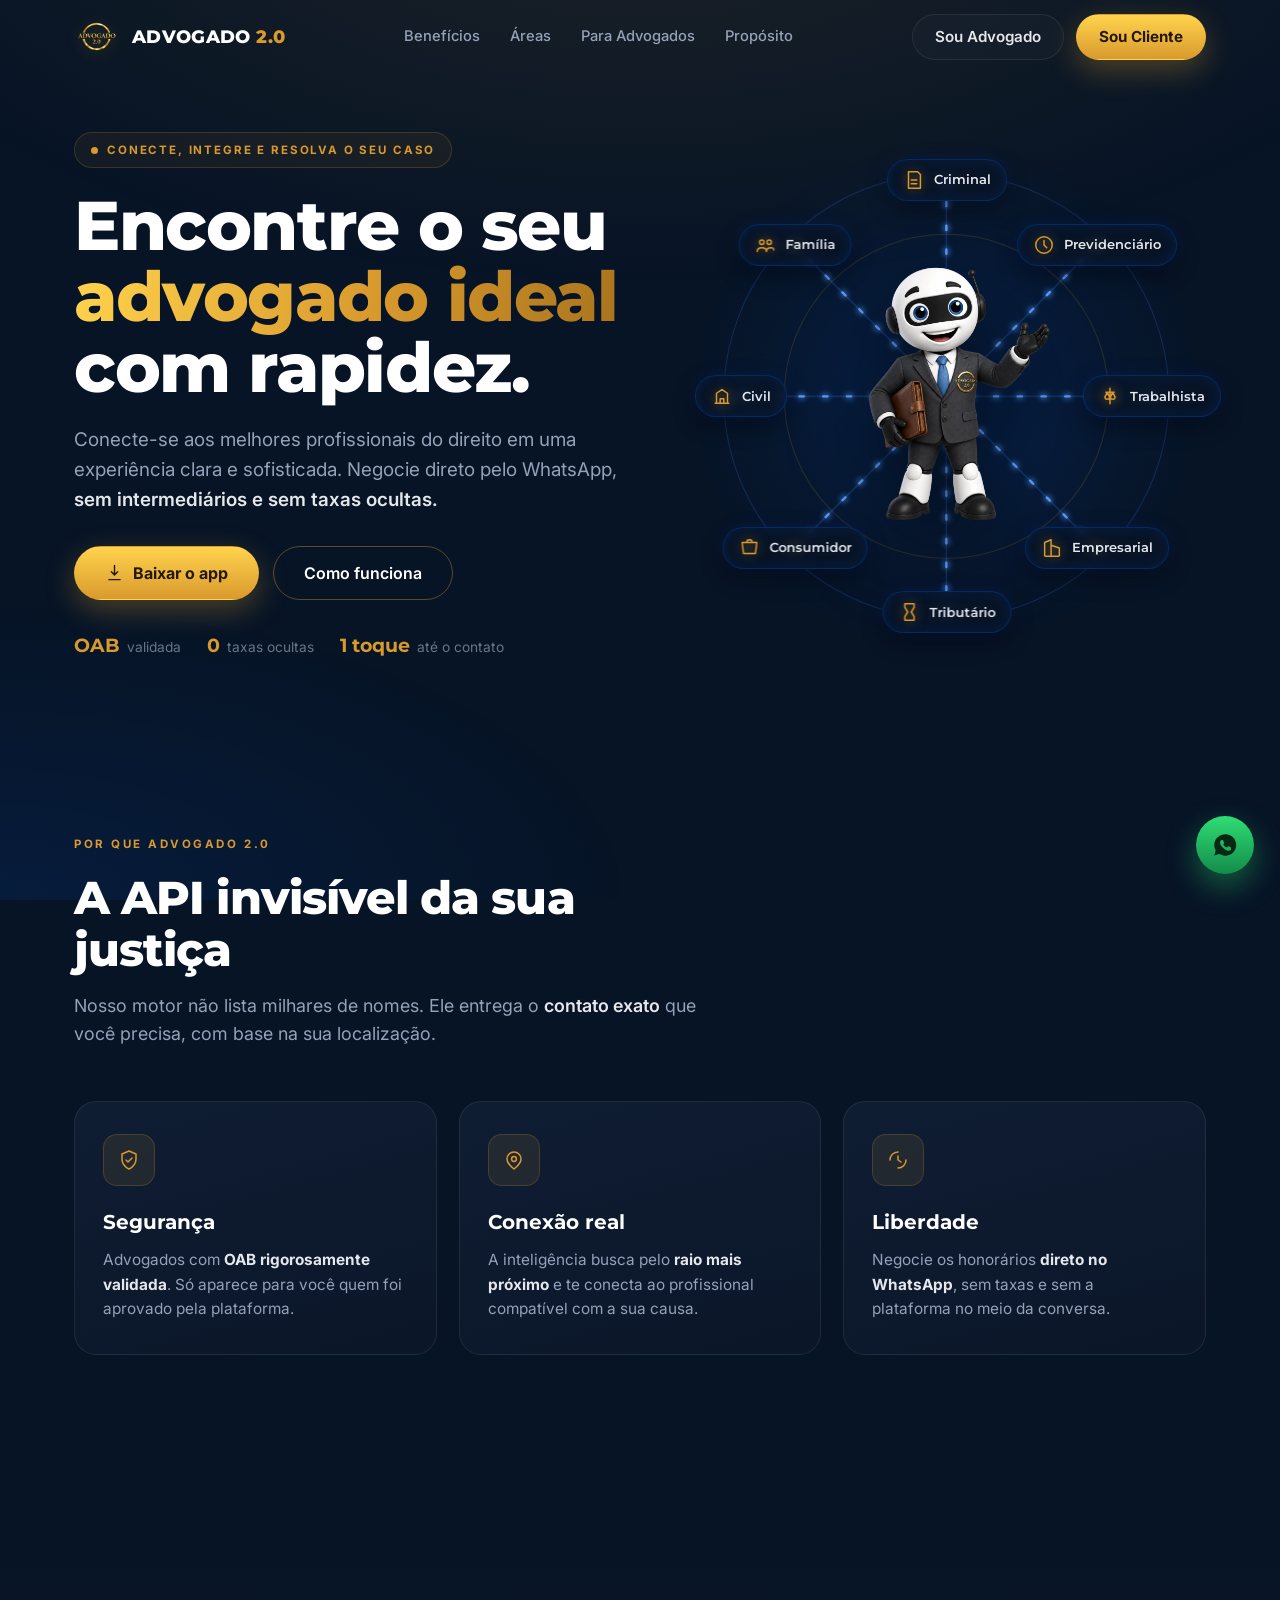
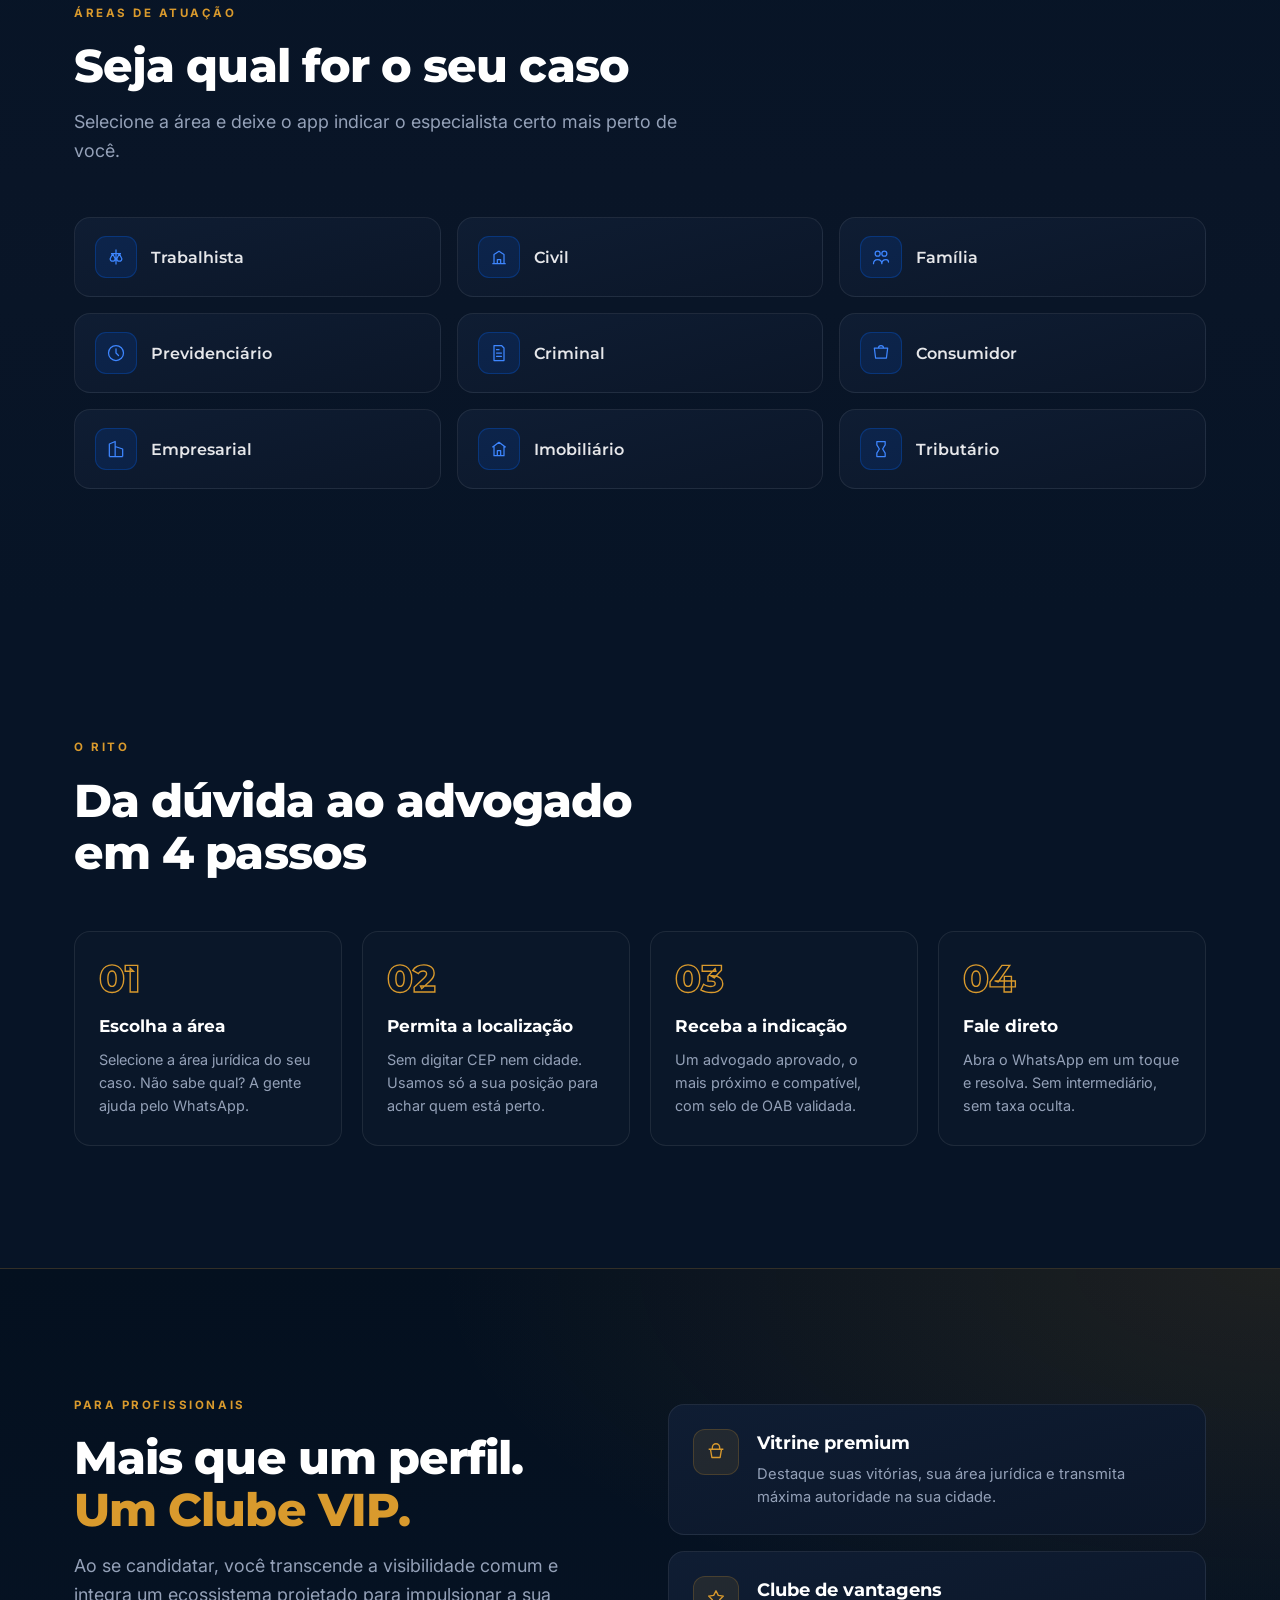
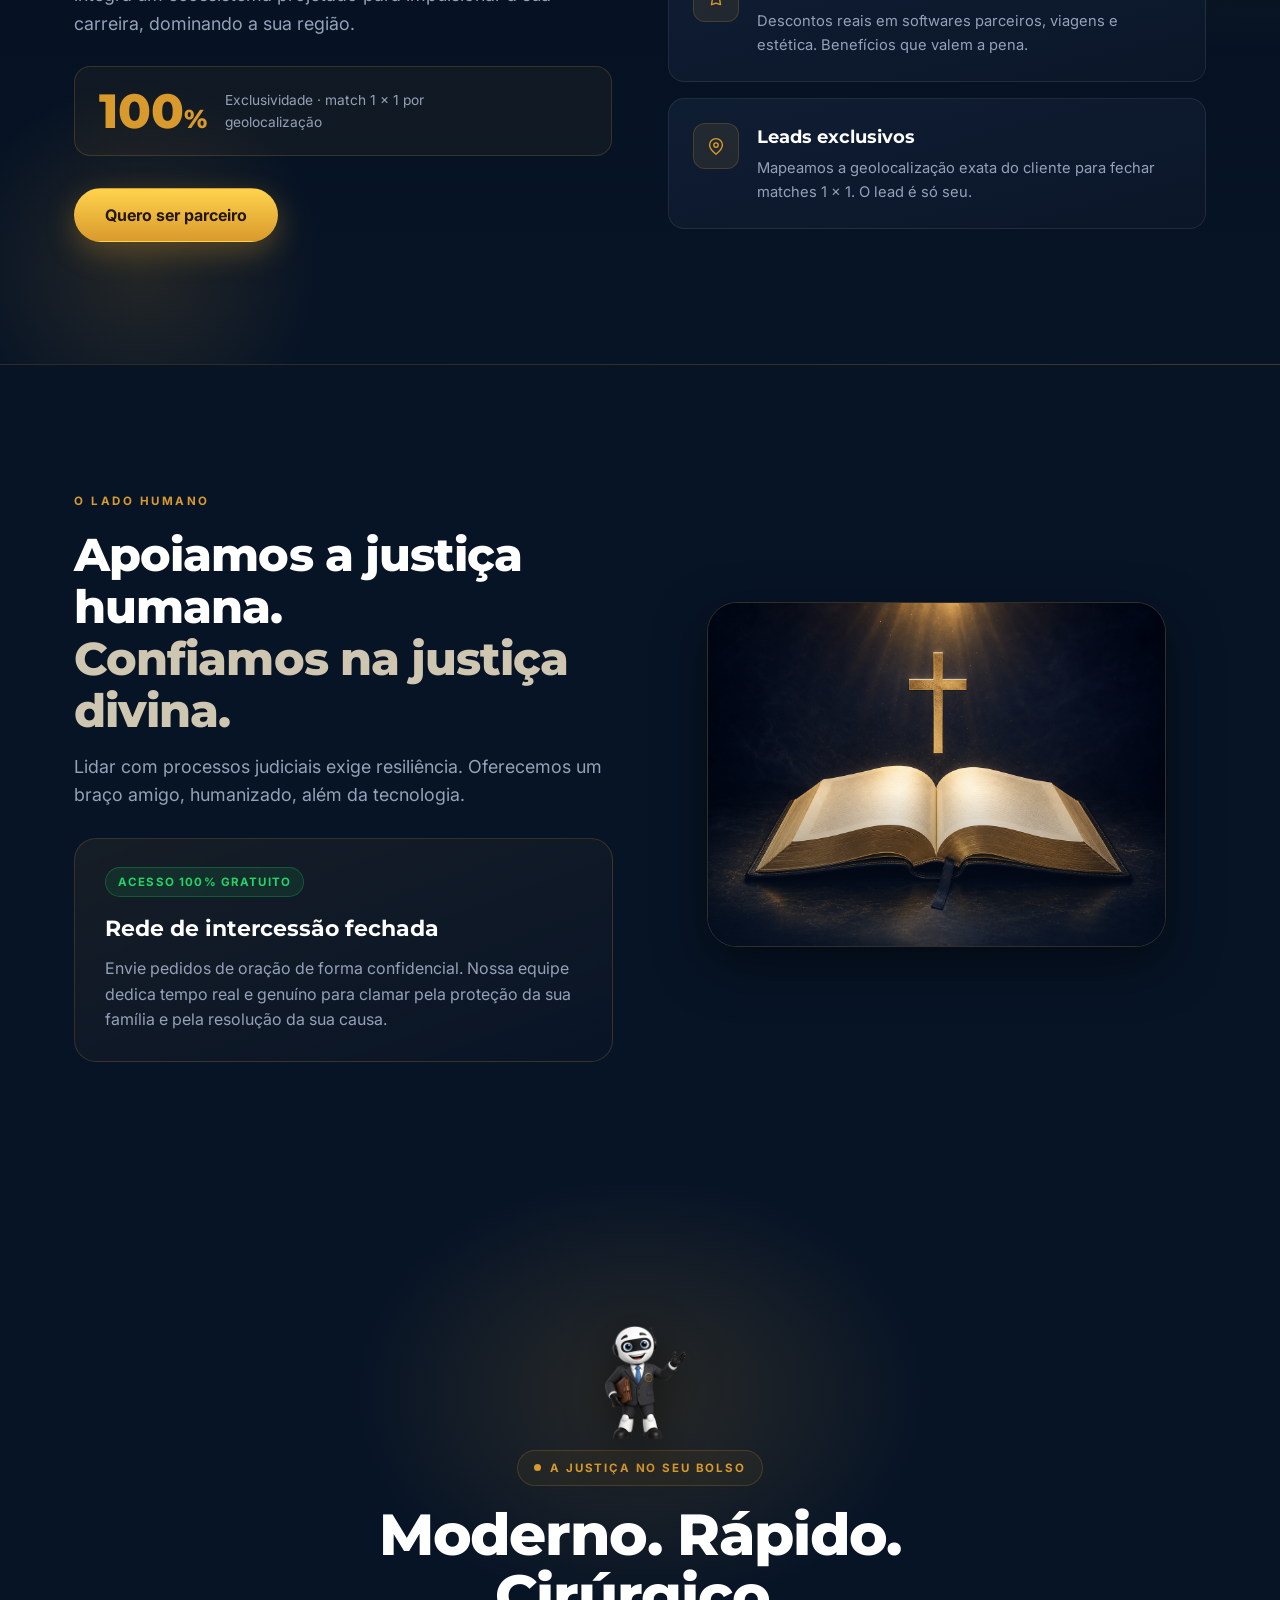
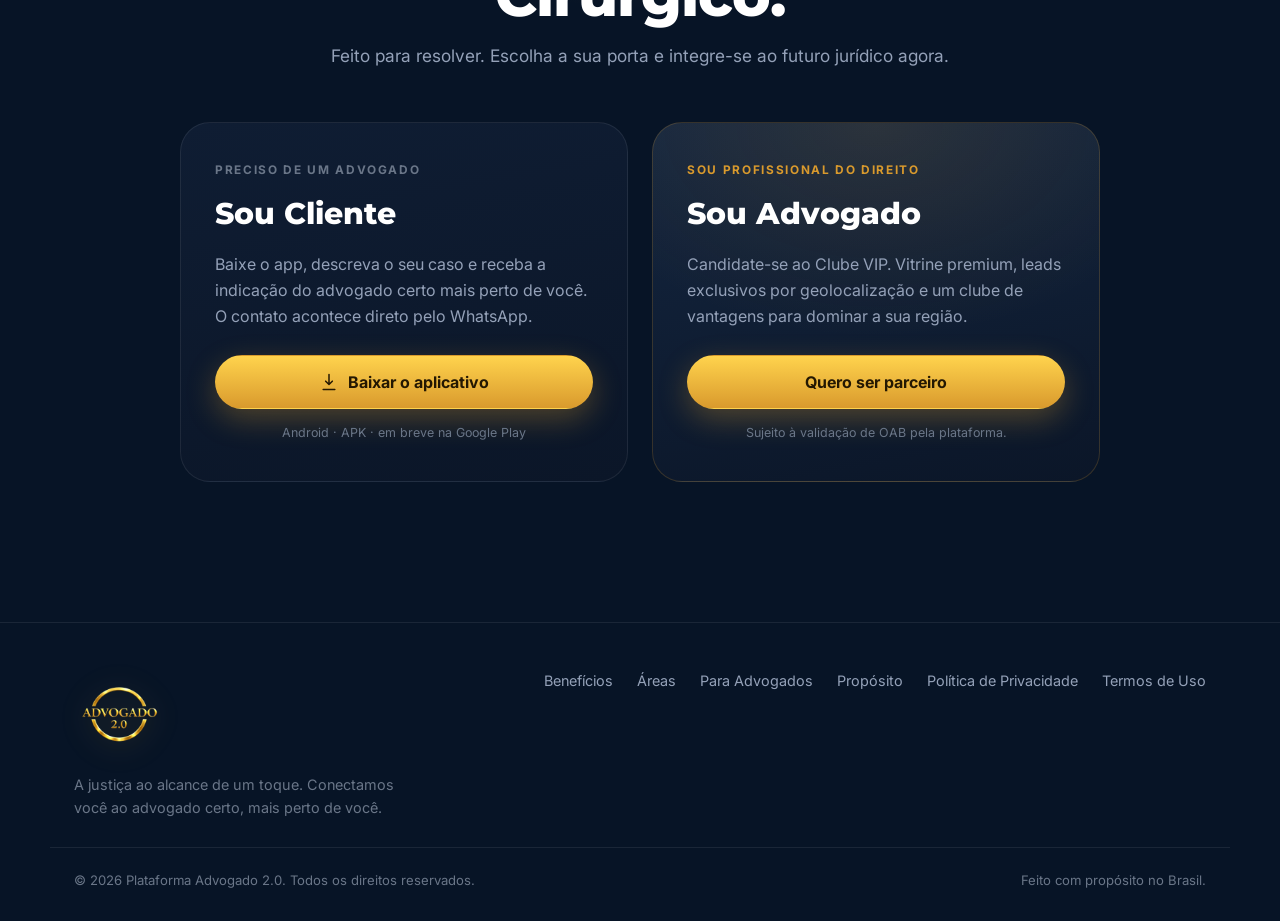
==== index.html @ 3b7a01a5 "feat: landing page do Advogado 2.0 Landing estática (HTML/CSS/JS) com identidade Lex Elite (navy + d" ====
<!DOCTYPE html>
<html lang="pt-BR">
<head>
  <meta charset="UTF-8" />
  <meta name="viewport" content="width=device-width, initial-scale=1.0" />
  <title>Advogado 2.0 — A justiça ao alcance de um toque</title>
  <meta name="description" content="Encontre o advogado ideal para o seu caso pela sua localização. OAB validada, contato direto pelo WhatsApp, sem intermediários e sem taxas ocultas. Advogados: entre para o Clube VIP." />
  <meta name="theme-color" content="#071426" />

  <link rel="icon" type="image/png" href="assets/logo-gold.png" />

  <!-- Open Graph -->
  <meta property="og:type" content="website" />
  <meta property="og:title" content="Advogado 2.0 — A justiça ao alcance de um toque" />
  <meta property="og:description" content="O advogado certo, mais perto de você. Contato direto pelo WhatsApp, sem taxas ocultas." />
  <meta property="og:image" content="assets/mascot-lawyer.png" />
  <meta property="og:locale" content="pt_BR" />

  <link rel="preconnect" href="https://fonts.googleapis.com" />
  <link rel="preconnect" href="https://fonts.gstatic.com" crossorigin />
  <link href="https://fonts.googleapis.com/css2?family=Montserrat:wght@500;600;700;800&family=Inter:wght@400;500;600;700&display=swap" rel="stylesheet" />

  <link rel="stylesheet" href="styles.css" />
</head>
<body>
  <a class="skip-link" href="#hero">Pular para o conteúdo</a>
  <div class="scroll-progress" id="scrollProgress" aria-hidden="true"></div>

  <!-- ============ NAV ============ -->
  <header class="nav" id="nav">
    <div class="wrap nav__inner">
      <a class="brand" href="#hero" aria-label="Advogado 2.0 — início">
        <img class="brand__logo" src="assets/logo-gold.png" alt="" width="46" height="46" />
        <span class="brand__text">ADVOGADO <em>2.0</em></span>
      </a>

      <nav class="nav__links" aria-label="Navegação principal">
        <a href="#beneficios">Benefícios</a>
        <a href="#areas">Áreas</a>
        <a href="#advogados">Para Advogados</a>
        <a href="#proposito">Propósito</a>
      </nav>

      <div class="nav__cta">
        <a class="btn btn--ghost" href="#advogados">Sou Advogado</a>
        <a class="btn btn--gold" href="#cliente">Sou Cliente</a>
      </div>

      <button class="nav__burger" id="navBurger" aria-label="Abrir menu" aria-expanded="false">
        <span></span><span></span><span></span>
      </button>
    </div>

    <div class="nav__mobile" id="navMobile" hidden>
      <a href="#beneficios">Benefícios</a>
      <a href="#areas">Áreas</a>
      <a href="#advogados">Para Advogados</a>
      <a href="#proposito">Propósito</a>
      <a class="btn btn--gold btn--block" href="#cliente">Sou Cliente</a>
      <a class="btn btn--ghost btn--block" href="#advogados">Sou Advogado</a>
    </div>
  </header>

  <main>
    <!-- ============ HERO ============ -->
    <section class="hero" id="hero">
      <div class="wrap hero__grid">
        <div class="hero__copy reveal">
          <span class="eyebrow"><span class="eyebrow__dot"></span>Conecte, integre e resolva o seu caso</span>
          <h1 class="hero__title">
            Encontre o seu<br />
            <span class="grad">advogado ideal</span><br />
            com rapidez.
          </h1>
          <p class="hero__lead">
            Conecte-se aos melhores profissionais do direito em uma experiência
            clara e sofisticada. Negocie direto pelo WhatsApp,
            <strong>sem intermediários e sem taxas ocultas.</strong>
          </p>
          <div class="hero__actions">
            <a class="btn btn--gold btn--lg" href="#" data-action="download">
              <svg viewBox="0 0 24 24" width="19" height="19" fill="none" aria-hidden="true"><path d="M12 3v12m0 0l-4-4m4 4l4-4M5 21h14" stroke="currentColor" stroke-width="1.8" stroke-linecap="round" stroke-linejoin="round"/></svg>
              Baixar o app
            </a>
            <a class="btn btn--line btn--lg" href="#como-funciona">Como funciona</a>
          </div>
          <ul class="hero__proof">
            <li><strong>OAB</strong> validada</li>
            <li><strong>0</strong> taxas ocultas</li>
            <li><strong>1&nbsp;toque</strong> até o contato</li>
          </ul>
        </div>

        <!-- Palco: mascote com as áreas do direito ao redor (projeção holográfica) -->
        <div class="hero__stage reveal">
          <svg class="hero__holo" viewBox="0 0 480 480" preserveAspectRatio="none" aria-hidden="true">
            <defs>
              <radialGradient id="holoBg" cx="50%" cy="50%" r="52%">
                <stop offset="0%" stop-color="rgba(2,102,255,0.20)" />
                <stop offset="70%" stop-color="rgba(2,102,255,0.04)" />
                <stop offset="100%" stop-color="rgba(2,102,255,0)" />
              </radialGradient>
              <filter id="neon" x="-60%" y="-60%" width="220%" height="220%">
                <feGaussianBlur stdDeviation="3" result="b" />
                <feMerge>
                  <feMergeNode in="b" /><feMergeNode in="b" /><feMergeNode in="SourceGraphic" />
                </feMerge>
              </filter>
            </defs>
            <circle cx="240" cy="240" r="232" fill="url(#holoBg)" />
            <circle cx="240" cy="240" r="206" stroke="rgba(62,134,255,0.20)" stroke-width="1" fill="none" />
            <circle cx="240" cy="240" r="150" stroke="rgba(217,154,45,0.16)" stroke-width="1" fill="none" />

            <!-- base sutil dos traços -->
            <g stroke="rgba(62,134,255,0.22)" stroke-width="1.5">
              <line x1="240" y1="240" x2="240" y2="40" />
              <line x1="240" y1="240" x2="379" y2="100" />
              <line x1="240" y1="240" x2="430" y2="240" />
              <line x1="240" y1="240" x2="379" y2="380" />
              <line x1="240" y1="240" x2="240" y2="440" />
              <line x1="240" y1="240" x2="100" y2="380" />
              <line x1="240" y1="240" x2="50"  y2="240" />
              <line x1="240" y1="240" x2="100" y2="100" />
            </g>

            <!-- traços neon com corrente animada -->
            <g class="holo-flow" filter="url(#neon)" stroke="#5b9bff" stroke-width="2.2" stroke-linecap="round">
              <line x1="240" y1="240" x2="240" y2="40" />
              <line x1="240" y1="240" x2="379" y2="100" />
              <line x1="240" y1="240" x2="430" y2="240" />
              <line x1="240" y1="240" x2="379" y2="380" />
              <line x1="240" y1="240" x2="240" y2="440" />
              <line x1="240" y1="240" x2="100" y2="380" />
              <line x1="240" y1="240" x2="50"  y2="240" />
              <line x1="240" y1="240" x2="100" y2="100" />
            </g>

            <!-- pontos neon em cada extremidade -->
            <g filter="url(#neon)">
              <circle cx="240" cy="40"  r="3.5" fill="#5b9bff" />
              <circle cx="379" cy="100" r="3.5" fill="#ffd34d" />
              <circle cx="430" cy="240" r="3.5" fill="#5b9bff" />
              <circle cx="379" cy="380" r="3.5" fill="#ffd34d" />
              <circle cx="240" cy="440" r="3.5" fill="#5b9bff" />
              <circle cx="100" cy="380" r="3.5" fill="#ffd34d" />
              <circle cx="50"  cy="240" r="3.5" fill="#5b9bff" />
              <circle cx="100" cy="100" r="3.5" fill="#ffd34d" />
            </g>

            <!-- hub central -->
            <circle cx="240" cy="240" r="7" fill="#ffd34d" filter="url(#neon)" />
            <circle class="holo-pulse" cx="240" cy="240" r="7" fill="none" stroke="#ffd34d" stroke-width="2" />
          </svg>

          <img class="hero__mascot" src="assets/mascot-lawyer.png"
               alt="Mascote do Advogado 2.0, um advogado simpático de terno segurando uma pasta" />

          <div class="orbit" style="--x:50%;  --y:8.3%;">
            <svg viewBox="0 0 24 24" width="15" height="15" fill="none" aria-hidden="true"><path d="M6 3h10l3 3v15H6V3Z" stroke="currentColor" stroke-width="1.6" stroke-linejoin="round"/><path d="M9 12h6M9 16h6" stroke="currentColor" stroke-width="1.6" stroke-linecap="round"/></svg>
            Criminal
          </div>
          <div class="orbit" style="--x:79%; --y:20.8%;">
            <svg viewBox="0 0 24 24" width="15" height="15" fill="none" aria-hidden="true"><circle cx="12" cy="12" r="9" stroke="currentColor" stroke-width="1.6"/><path d="M12 7v5l3 3" stroke="currentColor" stroke-width="1.6" stroke-linecap="round"/></svg>
            Previdenciário
          </div>
          <div class="orbit" style="--x:89.6%; --y:50%;">
            <svg viewBox="0 0 24 24" width="15" height="15" fill="none" aria-hidden="true"><path d="M12 3v18M7 8h10M9 8l-2.5 5a2.5 2.5 0 0 0 5 0L9 8Zm6 0l-2.5 5a2.5 2.5 0 0 0 5 0L15 8Z" stroke="currentColor" stroke-width="1.6" stroke-linejoin="round"/></svg>
            Trabalhista
          </div>
          <div class="orbit" style="--x:79%; --y:79.2%;">
            <svg viewBox="0 0 24 24" width="15" height="15" fill="none" aria-hidden="true"><path d="M4 21V6l7-3v18M11 21V9l9 3v9M4 21h16" stroke="currentColor" stroke-width="1.6" stroke-linejoin="round"/></svg>
            Empresarial
          </div>
          <div class="orbit" style="--x:50%; --y:91.7%;">
            <svg viewBox="0 0 24 24" width="15" height="15" fill="none" aria-hidden="true"><path d="M7 3h10v4l-3 5 3 5v4H7v-4l3-5-3-5V3Z" stroke="currentColor" stroke-width="1.6" stroke-linejoin="round"/></svg>
            Tributário
          </div>
          <div class="orbit" style="--x:20.8%; --y:79.2%;">
            <svg viewBox="0 0 24 24" width="15" height="15" fill="none" aria-hidden="true"><path d="M4 6h16l-1.5 12H5.5L4 6Z" stroke="currentColor" stroke-width="1.6" stroke-linejoin="round"/><path d="M9 6a3 3 0 0 1 6 0" stroke="currentColor" stroke-width="1.6"/></svg>
            Consumidor
          </div>
          <div class="orbit" style="--x:10.4%; --y:50%;">
            <svg viewBox="0 0 24 24" width="15" height="15" fill="none" aria-hidden="true"><path d="M4 20h16M6 20V9l6-4 6 4v11M10 20v-5h4v5" stroke="currentColor" stroke-width="1.6" stroke-linejoin="round"/></svg>
            Civil
          </div>
          <div class="orbit" style="--x:20.8%; --y:20.8%;">
            <svg viewBox="0 0 24 24" width="15" height="15" fill="none" aria-hidden="true"><circle cx="8" cy="9" r="2.4" stroke="currentColor" stroke-width="1.6"/><circle cx="16" cy="9" r="2.4" stroke="currentColor" stroke-width="1.6"/><path d="M3 19c0-2.5 2-4 5-4s5 1.5 5 4M13 19c0-2.5 2-4 5-4s3 1 3 2.5" stroke="currentColor" stroke-width="1.6" stroke-linecap="round"/></svg>
            Família
          </div>
        </div>
      </div>
    </section>

    <!-- ============ BENEFÍCIOS ============ -->
    <section class="section" id="beneficios">
      <div class="wrap">
        <div class="section__head reveal">
          <span class="art-label">Por que Advogado 2.0</span>
          <h2 class="section__title">A API invisível da sua justiça</h2>
          <p class="section__intro">
            Nosso motor não lista milhares de nomes. Ele entrega o
            <strong>contato exato</strong> que você precisa, com base na sua localização.
          </p>
        </div>

        <div class="pillars">
          <article class="pillar reveal">
            <div class="pillar__icon" aria-hidden="true">
              <svg viewBox="0 0 24 24" width="24" height="24" fill="none"><path d="M12 3l7 3v5c0 4.5-3 8-7 10-4-2-7-5.5-7-10V6l7-3Z" stroke="currentColor" stroke-width="1.5" stroke-linejoin="round"/><path d="M9 12l2 2 4-4" stroke="currentColor" stroke-width="1.5" stroke-linecap="round" stroke-linejoin="round"/></svg>
            </div>
            <h3>Segurança</h3>
            <p>Advogados com <strong>OAB rigorosamente validada</strong>. Só aparece para você quem foi aprovado pela plataforma.</p>
          </article>

          <article class="pillar reveal">
            <div class="pillar__icon" aria-hidden="true">
              <svg viewBox="0 0 24 24" width="24" height="24" fill="none"><path d="M12 21c4.5-3.5 7-6.6 7-10a7 7 0 0 0-14 0c0 3.4 2.5 6.5 7 10Z" stroke="currentColor" stroke-width="1.5" stroke-linejoin="round"/><circle cx="12" cy="11" r="2.4" stroke="currentColor" stroke-width="1.5"/></svg>
            </div>
            <h3>Conexão real</h3>
            <p>A inteligência busca pelo <strong>raio mais próximo</strong> e te conecta ao profissional compatível com a sua causa.</p>
          </article>

          <article class="pillar reveal">
            <div class="pillar__icon" aria-hidden="true">
              <svg viewBox="0 0 24 24" width="24" height="24" fill="none"><path d="M4 12a8 8 0 0 1 8-8M20 12a8 8 0 0 1-8 8" stroke="currentColor" stroke-width="1.5" stroke-linecap="round"/><path d="M12 8v4l3 2" stroke="currentColor" stroke-width="1.5" stroke-linecap="round" stroke-linejoin="round"/></svg>
            </div>
            <h3>Liberdade</h3>
            <p>Negocie os honorários <strong>direto no WhatsApp</strong>, sem taxas e sem a plataforma no meio da conversa.</p>
          </article>
        </div>
      </div>
    </section>

    <!-- ============ ÁREAS DE ATUAÇÃO ============ -->
    <section class="section section--alt" id="areas">
      <div class="wrap">
        <div class="section__head reveal">
          <span class="art-label">Áreas de atuação</span>
          <h2 class="section__title">Seja qual for o seu caso</h2>
          <p class="section__intro">Selecione a área e deixe o app indicar o especialista certo mais perto de você.</p>
        </div>

        <div class="areas-grid">
          <div class="area reveal"><span class="area__icon" aria-hidden="true"><svg viewBox="0 0 24 24" width="20" height="20" fill="none"><path d="M12 3v18M6 8h12M8 8l-3 6a3 3 0 0 0 6 0L8 8Zm8 0l-3 6a3 3 0 0 0 6 0l-3-6Z" stroke="currentColor" stroke-width="1.5" stroke-linejoin="round"/></svg></span><span class="area__name">Trabalhista</span></div>
          <div class="area reveal"><span class="area__icon" aria-hidden="true"><svg viewBox="0 0 24 24" width="20" height="20" fill="none"><path d="M4 20h16M6 20V9l6-4 6 4v11M10 20v-5h4v5" stroke="currentColor" stroke-width="1.5" stroke-linejoin="round"/></svg></span><span class="area__name">Civil</span></div>
          <div class="area reveal"><span class="area__icon" aria-hidden="true"><svg viewBox="0 0 24 24" width="20" height="20" fill="none"><circle cx="8" cy="8" r="3" stroke="currentColor" stroke-width="1.5"/><circle cx="16" cy="8" r="3" stroke="currentColor" stroke-width="1.5"/><path d="M3 20c0-3 2.2-5 5-5s5 2 5 5M13 20c0-3 2.2-5 5-5s3 1 3 3" stroke="currentColor" stroke-width="1.5" stroke-linecap="round"/></svg></span><span class="area__name">Família</span></div>
          <div class="area reveal"><span class="area__icon" aria-hidden="true"><svg viewBox="0 0 24 24" width="20" height="20" fill="none"><circle cx="12" cy="12" r="9" stroke="currentColor" stroke-width="1.5"/><path d="M12 7v5l3 3" stroke="currentColor" stroke-width="1.5" stroke-linecap="round"/></svg></span><span class="area__name">Previdenciário</span></div>
          <div class="area reveal"><span class="area__icon" aria-hidden="true"><svg viewBox="0 0 24 24" width="20" height="20" fill="none"><path d="M6 3h9l3 3v15H6V3Z" stroke="currentColor" stroke-width="1.5" stroke-linejoin="round"/><path d="M9 12h6M9 16h6M9 8h3" stroke="currentColor" stroke-width="1.5" stroke-linecap="round"/></svg></span><span class="area__name">Criminal</span></div>
          <div class="area reveal"><span class="area__icon" aria-hidden="true"><svg viewBox="0 0 24 24" width="20" height="20" fill="none"><path d="M4 6h16l-1.5 12H5.5L4 6Z" stroke="currentColor" stroke-width="1.5" stroke-linejoin="round"/><path d="M9 6a3 3 0 0 1 6 0" stroke="currentColor" stroke-width="1.5"/></svg></span><span class="area__name">Consumidor</span></div>
          <div class="area reveal"><span class="area__icon" aria-hidden="true"><svg viewBox="0 0 24 24" width="20" height="20" fill="none"><path d="M4 21V6l7-3v18M11 21V9l9 3v9M4 21h16" stroke="currentColor" stroke-width="1.5" stroke-linejoin="round"/></svg></span><span class="area__name">Empresarial</span></div>
          <div class="area reveal"><span class="area__icon" aria-hidden="true"><svg viewBox="0 0 24 24" width="20" height="20" fill="none"><path d="M4 10l8-6 8 6M6 9v11h12V9M10 20v-6h4v6" stroke="currentColor" stroke-width="1.5" stroke-linejoin="round"/></svg></span><span class="area__name">Imobiliário</span></div>
          <div class="area reveal"><span class="area__icon" aria-hidden="true"><svg viewBox="0 0 24 24" width="20" height="20" fill="none"><path d="M7 3h10v4l-3 5 3 5v4H7v-4l3-5-3-5V3Z" stroke="currentColor" stroke-width="1.5" stroke-linejoin="round"/></svg></span><span class="area__name">Tributário</span></div>
        </div>
      </div>
    </section>

    <!-- ============ COMO FUNCIONA ============ -->
    <section class="section" id="como-funciona">
      <div class="wrap">
        <div class="section__head reveal">
          <span class="art-label">O rito</span>
          <h2 class="section__title">Da dúvida ao advogado em 4 passos</h2>
        </div>

        <ol class="steps">
          <li class="step reveal">
            <span class="step__num">01</span>
            <h3>Escolha a área</h3>
            <p>Selecione a área jurídica do seu caso. Não sabe qual? A gente ajuda pelo WhatsApp.</p>
          </li>
          <li class="step reveal">
            <span class="step__num">02</span>
            <h3>Permita a localização</h3>
            <p>Sem digitar CEP nem cidade. Usamos só a sua posição para achar quem está perto.</p>
          </li>
          <li class="step reveal">
            <span class="step__num">03</span>
            <h3>Receba a indicação</h3>
            <p>Um advogado aprovado, o mais próximo e compatível, com selo de OAB validada.</p>
          </li>
          <li class="step reveal">
            <span class="step__num">04</span>
            <h3>Fale direto</h3>
            <p>Abra o WhatsApp em um toque e resolva. Sem intermediário, sem taxa oculta.</p>
          </li>
        </ol>
      </div>
    </section>

    <!-- ============ PARA ADVOGADOS ============ -->
    <section class="section vip" id="advogados">
      <div class="vip__glow" aria-hidden="true"></div>
      <div class="wrap vip__grid">
        <div class="vip__copy reveal">
          <span class="art-label">Para profissionais</span>
          <h2 class="section__title">
            Mais que um perfil.<br /><span class="text-gold">Um Clube VIP.</span>
          </h2>
          <p class="section__intro">
            Ao se candidatar, você transcende a visibilidade comum e integra um
            ecossistema projetado para impulsionar a sua carreira, dominando a sua região.
          </p>

          <div class="vip__stat">
            <span class="vip__stat-num">100<span>%</span></span>
            <span class="vip__stat-label">Exclusividade · match 1&nbsp;x&nbsp;1 por geolocalização</span>
          </div>

          <a class="btn btn--gold btn--lg" href="#advogado-cta">Quero ser parceiro</a>
        </div>

        <ul class="vip__benefits">
          <li class="vip__benefit reveal">
            <div class="vip__benefit-icon" aria-hidden="true">
              <svg viewBox="0 0 24 24" width="22" height="22" fill="none"><path d="M4 9h16M6 9l1.5 9h9L18 9M8 9V7a4 4 0 0 1 8 0v2" stroke="currentColor" stroke-width="1.5" stroke-linejoin="round"/></svg>
            </div>
            <div>
              <h3>Vitrine premium</h3>
              <p>Destaque suas vitórias, sua área jurídica e transmita máxima autoridade na sua cidade.</p>
            </div>
          </li>
          <li class="vip__benefit reveal">
            <div class="vip__benefit-icon" aria-hidden="true">
              <svg viewBox="0 0 24 24" width="22" height="22" fill="none"><path d="M12 3l2.5 5 5.5.8-4 3.9.9 5.5L12 16.5 7.1 18.2l.9-5.5-4-3.9L9.5 8 12 3Z" stroke="currentColor" stroke-width="1.5" stroke-linejoin="round"/></svg>
            </div>
            <div>
              <h3>Clube de vantagens</h3>
              <p>Descontos reais em softwares parceiros, viagens e estética. Benefícios que valem a pena.</p>
            </div>
          </li>
          <li class="vip__benefit reveal">
            <div class="vip__benefit-icon" aria-hidden="true">
              <svg viewBox="0 0 24 24" width="22" height="22" fill="none"><path d="M12 21c4.5-3.5 7-6.6 7-10a7 7 0 0 0-14 0c0 3.4 2.5 6.5 7 10Z" stroke="currentColor" stroke-width="1.5" stroke-linejoin="round"/><circle cx="12" cy="11" r="2.4" stroke="currentColor" stroke-width="1.5"/></svg>
            </div>
            <div>
              <h3>Leads exclusivos</h3>
              <p>Mapeamos a geolocalização exata do cliente para fechar matches 1&nbsp;x&nbsp;1. O lead é só seu.</p>
            </div>
          </li>
        </ul>
      </div>
    </section>

    <!-- ============ PROPÓSITO / LADO HUMANO ============ -->
    <section class="section human" id="proposito">
      <div class="wrap human__grid">
        <div class="human__copy reveal">
          <span class="art-label">O lado humano</span>
          <h2 class="section__title">
            Apoiamos a justiça humana.<br />
            <span class="text-muted-serif">Confiamos na justiça divina.</span>
          </h2>
          <p class="section__intro">
            Lidar com processos judiciais exige resiliência. Oferecemos um
            braço amigo, humanizado, além da tecnologia.
          </p>
          <div class="human__card">
            <span class="human__tag">Acesso 100% gratuito</span>
            <h3>Rede de intercessão fechada</h3>
            <p>
              Envie pedidos de oração de forma confidencial. Nossa equipe dedica
              tempo real e genuíno para clamar pela proteção da sua família e pela
              resolução da sua causa.
            </p>
          </div>
        </div>
        <figure class="human__figure reveal">
          <img src="assets/prayer-bible-cross.png" alt="Bíblia aberta iluminada com uma cruz dourada, simbolizando a rede de intercessão" loading="lazy" />
        </figure>
      </div>
    </section>

    <!-- ============ FINALE — DUAS PORTAS ============ -->
    <section class="finale" id="cliente">
      <div class="finale__glow" aria-hidden="true"></div>
      <div class="wrap">
        <div class="finale__head reveal">
          <img class="finale__mascot" src="assets/mascot-lawyer.png" alt="" aria-hidden="true" loading="lazy" />
          <span class="eyebrow eyebrow--center"><span class="eyebrow__dot"></span>A justiça no seu bolso</span>
          <h2 class="finale__title">Moderno. Rápido.<br />Cirúrgico.</h2>
          <p class="finale__lead">Feito para resolver. Escolha a sua porta e integre-se ao futuro jurídico agora.</p>
        </div>

        <div class="doors">
          <article class="door reveal">
            <span class="door__kicker">Preciso de um advogado</span>
            <h3 class="door__title">Sou Cliente</h3>
            <p class="door__text">
              Baixe o app, descreva o seu caso e receba a indicação do advogado
              certo mais perto de você. O contato acontece direto pelo WhatsApp.
            </p>
            <a class="btn btn--gold btn--lg btn--block" href="#" data-action="download">
              <svg viewBox="0 0 24 24" width="20" height="20" fill="none" aria-hidden="true"><path d="M12 3v12m0 0l-4-4m4 4l4-4M5 21h14" stroke="currentColor" stroke-width="1.8" stroke-linecap="round" stroke-linejoin="round"/></svg>
              Baixar o aplicativo
            </a>
            <span class="door__note">Android · APK · em breve na Google Play</span>
          </article>

          <article class="door door--gold reveal" id="advogado-cta">
            <span class="door__kicker">Sou profissional do direito</span>
            <h3 class="door__title">Sou Advogado</h3>
            <p class="door__text">
              Candidate-se ao Clube VIP. Vitrine premium, leads exclusivos por
              geolocalização e um clube de vantagens para dominar a sua região.
            </p>
            <a class="btn btn--gold btn--lg btn--block" href="#" data-contact="advogado">
              Quero ser parceiro
            </a>
            <span class="door__note">Sujeito à validação de OAB pela plataforma.</span>
          </article>
        </div>
      </div>
    </section>
  </main>

  <!-- ============ FOOTER ============ -->
  <footer class="footer">
    <div class="wrap footer__inner">
      <div class="footer__brand">
        <img class="footer__logo" src="assets/logo-gold.png" alt="Advogado 2.0" width="120" height="120" />
        <p>A justiça ao alcance de um toque. Conectamos você ao advogado certo, mais perto de você.</p>
      </div>
      <nav class="footer__links" aria-label="Rodapé">
        <a href="#beneficios">Benefícios</a>
        <a href="#areas">Áreas</a>
        <a href="#advogados">Para Advogados</a>
        <a href="#proposito">Propósito</a>
        <a href="#" data-legal="privacidade">Política de Privacidade</a>
        <a href="#" data-legal="termos">Termos de Uso</a>
      </nav>
    </div>
    <div class="wrap footer__base">
      <span>© 2026 Plataforma Advogado 2.0. Todos os direitos reservados.</span>
      <span>Feito com propósito no Brasil.</span>
    </div>
  </footer>

  <a class="fab-wa" href="#" data-contact="geral" aria-label="Falar no WhatsApp">
    <svg viewBox="0 0 24 24" width="26" height="26" fill="currentColor" aria-hidden="true"><path d="M12 2a10 10 0 0 0-8.6 15l-1.3 4.7 4.8-1.3A10 10 0 1 0 12 2Zm5.5 14.2c-.2.6-1.2 1.2-1.7 1.2-.4 0-1 .1-3-.8a10.6 10.6 0 0 1-4.3-3.8c-.3-.5-1-1.5-1-2.8 0-1.3.7-2 1-2.3.2-.2.5-.3.7-.3h.5c.2 0 .4 0 .6.5l.8 1.9c0 .2.1.4 0 .6l-.4.6c-.2.2-.3.4-.1.7.5.9 1 1.4 1.7 1.9.6.4 1 .5 1.2.6.2 0 .4 0 .5-.1l.7-.8c.2-.2.4-.2.6-.1l1.8.9c.3.1.4.2.5.3.1.4.1.8-.1 1.1Z"/></svg>
  </a>

  <script src="script.js"></script>
</body>
</html>
---- styles.css ----
/* =====================================================================
   Advogado 2.0 — Landing Page
   Identidade "Lex Elite" replicada do app mobile:
   navy #071426 + gold #D99A2D + azul elétrico #0266ff, Montserrat/Inter.
   Tokens espelham src/theme/tokens.ts do app.
   ===================================================================== */

:root {
  /* Fundo / superfícies */
  --bg: #071426;
  --bg-deep: #04101f;
  --surface: #0b1628;
  --surface-2: #0f1d33;
  --surface-3: #142640;

  /* Marca */
  --gold: #d99a2d;
  --gold-bright: #ffd34d;
  --gold-deep: #a9741d;
  --blue: #0266ff;
  --blue-soft: #3e86ff;
  --whatsapp: #25d366;
  --whatsapp-deep: #128c4b;
  --danger: #93000a;

  /* Texto */
  --text: #e6e7ea;
  --text-warm: #cfc6b1;
  --muted: #94a1b8;
  --muted-2: #6a7688;

  /* Linhas */
  --line: rgba(217, 154, 45, 0.20);
  --line-soft: rgba(255, 255, 255, 0.08);
  --line-blue: rgba(2, 102, 255, 0.28);

  /* Forma */
  --r-sm: 10px;
  --r-md: 16px;
  --r-lg: 22px;
  --r-xl: 30px;

  --shadow-md: 0 18px 50px rgba(0, 0, 0, 0.5);
  --shadow-gold: 0 20px 55px rgba(217, 154, 45, 0.28);
  --shadow-blue: 0 20px 55px rgba(2, 102, 255, 0.28);

  --ease: cubic-bezier(0.22, 1, 0.36, 1);
  --maxw: 1180px;

  --font-display: "Montserrat", system-ui, sans-serif;
  --font-body: "Inter", system-ui, -apple-system, sans-serif;
}

*, *::before, *::after { box-sizing: border-box; }
html { scroll-behavior: smooth; -webkit-text-size-adjust: 100%; }

@media (prefers-reduced-motion: reduce) {
  html { scroll-behavior: auto; }
  *, *::before, *::after {
    animation-duration: 0.001ms !important;
    animation-iteration-count: 1 !important;
    transition-duration: 0.001ms !important;
  }
}

body {
  margin: 0;
  font-family: var(--font-body);
  background: var(--bg);
  color: var(--text);
  line-height: 1.6;
  -webkit-font-smoothing: antialiased;
  overflow-x: hidden;
}

/* Aura de fundo global */
body::before {
  content: "";
  position: fixed;
  inset: 0;
  pointer-events: none;
  z-index: 1;
  background:
    radial-gradient(120% 80% at 50% -12%, rgba(217, 154, 45, 0.10), transparent 55%),
    radial-gradient(90% 60% at 0% 100%, rgba(2, 102, 255, 0.10), transparent 55%);
}

img { max-width: 100%; display: block; }
a { color: inherit; text-decoration: none; }

.wrap {
  width: 100%;
  max-width: var(--maxw);
  margin-inline: auto;
  padding-inline: 24px;
  position: relative;
  z-index: 2;
}

.skip-link {
  position: absolute; left: -999px; top: 0;
  background: var(--gold); color: #201503;
  padding: 10px 16px; z-index: 999;
  border-radius: 0 0 8px 0; font-weight: 700;
}
.skip-link:focus { left: 0; }

a:focus-visible, button:focus-visible {
  outline: 2px solid var(--gold);
  outline-offset: 3px; border-radius: 6px;
}

/* Barra de progresso */
.scroll-progress {
  position: fixed; top: 0; left: 0;
  height: 3px; width: 0%;
  background: linear-gradient(90deg, var(--gold-deep), var(--gold-bright));
  z-index: 200; transition: width 0.1s linear;
}

/* ---------- Tipografia utilitária ---------- */
.eyebrow {
  display: inline-flex; align-items: center; gap: 9px;
  font-size: 0.72rem; font-weight: 700;
  letter-spacing: 0.16em; text-transform: uppercase;
  color: var(--gold); padding: 8px 16px;
  border: 1px solid var(--line); border-radius: 100px;
  background: rgba(217, 154, 45, 0.06);
}
.eyebrow--center { margin-inline: auto; }
.eyebrow__dot {
  width: 7px; height: 7px; border-radius: 50%;
  background: var(--gold);
  box-shadow: 0 0 0 0 rgba(217, 154, 45, 0.5);
  animation: dotPulse 2.4s infinite;
}
@keyframes dotPulse {
  0% { box-shadow: 0 0 0 0 rgba(217, 154, 45, 0.5); }
  70% { box-shadow: 0 0 0 8px rgba(217, 154, 45, 0); }
  100% { box-shadow: 0 0 0 0 rgba(217, 154, 45, 0); }
}

.art-label {
  display: inline-block; font-size: 0.72rem; font-weight: 700;
  letter-spacing: 0.22em; text-transform: uppercase;
  color: var(--gold); margin-bottom: 18px;
}
.text-gold { color: var(--gold); }
.text-blue { color: var(--blue-soft); }
.text-muted-serif { color: var(--text-warm); }

/* ---------- Botões ---------- */
.btn {
  display: inline-flex; align-items: center; justify-content: center;
  gap: 9px; font-family: var(--font-body);
  font-size: 0.95rem; font-weight: 600; line-height: 1;
  padding: 13px 22px; min-height: 46px;
  border-radius: 100px; border: 1px solid transparent; cursor: pointer;
  transition: transform 0.25s var(--ease), box-shadow 0.25s var(--ease),
    background 0.25s var(--ease), border-color 0.25s var(--ease), color 0.25s var(--ease);
  white-space: nowrap;
}
.btn--lg { padding: 16px 30px; min-height: 54px; font-size: 1rem; }
.btn--block { width: 100%; }

.btn--gold {
  background: linear-gradient(180deg, var(--gold-bright), var(--gold));
  color: #241802; font-weight: 700;
  box-shadow: 0 10px 30px rgba(217, 154, 45, 0.32);
}
.btn--gold:hover { transform: translateY(-2px); box-shadow: 0 16px 40px rgba(217, 154, 45, 0.45); }

.btn--blue {
  background: linear-gradient(180deg, var(--blue-soft), var(--blue));
  color: #fff; box-shadow: 0 10px 30px rgba(2, 102, 255, 0.32);
}
.btn--blue:hover { transform: translateY(-2px); box-shadow: 0 16px 40px rgba(2, 102, 255, 0.45); }

.btn--ghost { color: var(--text); border-color: var(--line-soft); background: rgba(255,255,255,0.02); }
.btn--ghost:hover { border-color: var(--gold); color: #fff; }

.btn--line { color: #fff; border-color: rgba(217,154,45,0.4); }
.btn--line:hover { background: rgba(217,154,45,0.1); border-color: var(--gold); transform: translateY(-2px); }

.btn--wa {
  background: linear-gradient(180deg, #2fdd74, var(--whatsapp-deep));
  color: #052914; font-weight: 700;
  box-shadow: 0 10px 30px rgba(37, 211, 102, 0.3);
}
.btn--wa:hover { transform: translateY(-2px); box-shadow: 0 16px 40px rgba(37, 211, 102, 0.45); }

/* ---------- NAV ---------- */
.nav {
  position: fixed; top: 0; left: 0; right: 0; z-index: 100;
  transition: background 0.3s var(--ease), border-color 0.3s var(--ease), backdrop-filter 0.3s var(--ease);
  border-bottom: 1px solid transparent;
}
.nav.is-stuck {
  background: rgba(7, 20, 38, 0.85);
  backdrop-filter: blur(14px);
  border-bottom-color: var(--line-soft);
}
.nav__inner {
  display: flex; align-items: center; justify-content: space-between;
  gap: 20px; height: 74px;
}
.brand { display: inline-flex; align-items: center; gap: 12px; }
.brand__logo { height: 46px; width: auto; filter: drop-shadow(0 2px 8px rgba(217,154,45,0.35)); }
.brand__text {
  font-family: var(--font-display); font-size: 1.1rem;
  font-weight: 800; color: #fff; letter-spacing: 0.02em;
}
.brand__text em { color: var(--gold); font-style: normal; }

.nav__links { display: flex; gap: 30px; }
.nav__links a {
  font-size: 0.92rem; color: var(--muted); font-weight: 500;
  position: relative; transition: color 0.2s var(--ease);
}
.nav__links a::after {
  content: ""; position: absolute; left: 0; bottom: -6px;
  width: 0; height: 2px; background: var(--gold);
  transition: width 0.25s var(--ease);
}
.nav__links a:hover { color: #fff; }
.nav__links a:hover::after { width: 100%; }

.nav__cta { display: flex; gap: 12px; align-items: center; }

.nav__burger {
  display: none; flex-direction: column; gap: 5px;
  background: none; border: 0; cursor: pointer; padding: 8px;
}
.nav__burger span {
  width: 24px; height: 2px; background: #fff;
  transition: transform 0.3s var(--ease), opacity 0.2s var(--ease);
}
.nav__burger[aria-expanded="true"] span:nth-child(1) { transform: translateY(7px) rotate(45deg); }
.nav__burger[aria-expanded="true"] span:nth-child(2) { opacity: 0; }
.nav__burger[aria-expanded="true"] span:nth-child(3) { transform: translateY(-7px) rotate(-45deg); }

.nav__mobile { display: none; }
.nav__mobile:not([hidden]) {
  display: flex; flex-direction: column; gap: 14px;
  padding: 20px 24px 28px;
  background: rgba(7, 20, 38, 0.97);
  backdrop-filter: blur(14px);
  border-bottom: 1px solid var(--line-soft);
}
.nav__mobile a:not(.btn) {
  color: var(--text); font-size: 1.05rem;
  padding: 8px 0; border-bottom: 1px solid var(--line-soft);
}

/* ---------- HERO ---------- */
.hero {
  position: relative; padding-top: 132px; padding-bottom: 48px;
  overflow: hidden;
}
.hero__grid {
  display: grid; grid-template-columns: 1.05fr 0.95fr;
  gap: 40px; align-items: center;
}
.hero__title {
  font-family: var(--font-display); font-weight: 800;
  font-size: clamp(2.5rem, 5.6vw, 4.3rem); line-height: 1.03;
  letter-spacing: -0.02em; color: #fff; margin: 22px 0 22px;
}
.hero__title .grad {
  background: linear-gradient(100deg, var(--gold-bright), var(--gold) 55%, var(--gold-deep));
  -webkit-background-clip: text; background-clip: text;
  -webkit-text-fill-color: transparent;
}
.hero__lead {
  font-size: clamp(1.02rem, 1.6vw, 1.18rem); color: var(--muted);
  max-width: 30em; margin-bottom: 30px;
}
.hero__lead strong { color: var(--text); font-weight: 600; }
.hero__actions { display: flex; flex-wrap: wrap; gap: 14px; margin-bottom: 30px; }
.hero__proof {
  list-style: none; display: flex; flex-wrap: wrap; gap: 26px; margin: 0; padding: 0;
}
.hero__proof li { font-size: 0.86rem; color: var(--muted-2); display: flex; align-items: baseline; gap: 7px; }
.hero__proof strong { font-family: var(--font-display); font-size: 1.2rem; color: var(--gold); font-weight: 700; }

/* Palco do herói: mascote com as áreas do direito ao redor (projeção holográfica) */
.hero__stage {
  position: relative;
  width: 100%; max-width: 540px;
  aspect-ratio: 1 / 1;
  margin-inline: auto;
  display: flex; align-items: center; justify-content: center;
}
.hero__holo {
  position: absolute; inset: 0;
  width: 100%; height: 100%;
  pointer-events: none; z-index: 1;
}
.holo-pulse { transform-origin: 240px 240px; animation: holoPulse 3s ease-out infinite; }
@keyframes holoPulse {
  0% { opacity: 0.9; transform: scale(1); }
  100% { opacity: 0; transform: scale(7); }
}
/* corrente neon percorrendo os traços em direção às especialidades */
.holo-flow line { stroke-dasharray: 4 18; animation: holoFlow 2.4s linear infinite; }
@keyframes holoFlow { to { stroke-dashoffset: -44; } }

.hero__mascot {
  position: relative; z-index: 2;
  width: min(268px, 54%); height: auto;
  filter: drop-shadow(0 26px 38px rgba(0,0,0,0.6));
  animation: floatMascot 6s ease-in-out infinite;
}
@keyframes floatMascot { 0%,100% { transform: translateY(0); } 50% { transform: translateY(-12px); } }

/* Nós de área ao redor do mascote */
.orbit {
  position: absolute; z-index: 3;
  left: var(--x); top: var(--y);
  transform: translate(-50%, -50%);
  display: inline-flex; align-items: center; gap: 9px; white-space: nowrap;
  padding: 9px 15px; border-radius: 100px;
  background: rgba(9, 20, 38, 0.85);
  border: 1px solid var(--line-blue);
  box-shadow: 0 8px 22px rgba(0, 0, 0, 0.45), inset 0 0 14px rgba(2, 102, 255, 0.12),
    0 0 16px rgba(2, 102, 255, 0.14);
  backdrop-filter: blur(6px);
  font-family: var(--font-display); font-weight: 600; font-size: 0.82rem; color: var(--text);
  animation: orbitFloat 5s ease-in-out infinite;
}
.orbit svg {
  width: 22px; height: 22px; color: var(--gold); flex-shrink: 0;
  filter: drop-shadow(0 0 6px rgba(217, 154, 45, 0.55));
}
.orbit:nth-of-type(2n) { animation-delay: -1.6s; }
.orbit:nth-of-type(3n) { animation-delay: -3.1s; }
@keyframes orbitFloat { 0%,100% { transform: translate(-50%, -50%); } 50% { transform: translate(-50%, calc(-50% - 6px)); } }

/* ---------- Seções ---------- */
.section { padding-block: clamp(70px, 10vw, 122px); position: relative; }
.section--alt { background: linear-gradient(180deg, transparent, rgba(11,22,40,0.6), transparent); }

.section__head { max-width: 640px; margin-bottom: 52px; }
.section__head--center { margin-inline: auto; text-align: center; }
.section__title {
  font-family: var(--font-display); font-weight: 800;
  font-size: clamp(1.8rem, 3.8vw, 2.9rem); line-height: 1.12;
  letter-spacing: -0.02em; color: #fff; margin: 0 0 16px;
}
.section__intro { font-size: clamp(1rem, 1.5vw, 1.12rem); color: var(--muted); margin: 0; }
.section__intro strong { color: var(--text); font-weight: 600; }

/* ---------- Pilares ---------- */
.pillars { display: grid; grid-template-columns: repeat(3, 1fr); gap: 22px; }
.pillar {
  background: linear-gradient(165deg, var(--surface-2), var(--surface));
  border: 1px solid var(--line-soft); border-radius: var(--r-lg);
  padding: 32px 28px;
  transition: transform 0.35s var(--ease), border-color 0.35s var(--ease), box-shadow 0.35s var(--ease);
}
.pillar:hover { transform: translateY(-6px); border-color: var(--line); box-shadow: var(--shadow-md); }
.pillar__icon {
  width: 52px; height: 52px; display: grid; place-items: center; border-radius: 14px;
  background: rgba(217,154,45,0.1); border: 1px solid var(--line); color: var(--gold); margin-bottom: 20px;
}
.pillar h3 { font-family: var(--font-display); font-size: 1.25rem; font-weight: 700; color: #fff; margin: 0 0 10px; }
.pillar p { margin: 0; color: var(--muted); font-size: 0.96rem; }
.pillar p strong { color: var(--text); }

/* ---------- Áreas de atuação ---------- */
.areas-grid {
  display: grid; grid-template-columns: repeat(3, 1fr); gap: 16px;
}
.area {
  display: flex; align-items: center; gap: 14px;
  padding: 18px 20px; border-radius: var(--r-md);
  background: linear-gradient(165deg, var(--surface-2), var(--surface));
  border: 1px solid var(--line-soft);
  transition: transform 0.3s var(--ease), border-color 0.3s var(--ease), background 0.3s var(--ease);
}
.area:hover {
  transform: translateY(-3px); border-color: var(--line);
  background: linear-gradient(165deg, var(--surface-3), var(--surface));
}
.area__icon {
  width: 42px; height: 42px; flex-shrink: 0; display: grid; place-items: center;
  border-radius: 11px; background: rgba(2,102,255,0.12);
  border: 1px solid var(--line-blue); color: var(--blue-soft);
}
.area:hover .area__icon { background: rgba(217,154,45,0.12); border-color: var(--line); color: var(--gold); }
.area__name { font-family: var(--font-display); font-weight: 600; font-size: 0.98rem; color: var(--text); }

/* ---------- Passos ---------- */
.steps {
  list-style: none; margin: 0; padding: 0;
  display: grid; grid-template-columns: repeat(4, 1fr); gap: 20px;
}
.step {
  padding: 28px 24px; border-radius: var(--r-md);
  border: 1px solid var(--line-soft); background: rgba(255,255,255,0.015); position: relative;
}
.step__num {
  font-family: var(--font-display); font-size: 2.4rem; font-weight: 800;
  color: transparent; -webkit-text-stroke: 1.4px var(--gold);
  display: block; margin-bottom: 14px; line-height: 1;
}
.step h3 { font-size: 1.08rem; color: #fff; margin: 0 0 8px; font-weight: 700; font-family: var(--font-display); }
.step p { margin: 0; font-size: 0.9rem; color: var(--muted); }

/* ---------- VIP (Para Advogados) ---------- */
.vip {
  background:
    radial-gradient(120% 100% at 100% 0%, rgba(217,154,45,0.12), transparent 55%),
    linear-gradient(180deg, var(--bg-deep), var(--bg));
  border-block: 1px solid var(--line); overflow: hidden;
}
.vip__glow {
  position: absolute; bottom: -160px; left: -120px; width: 520px; height: 520px;
  background: radial-gradient(closest-side, rgba(217,154,45,0.14), transparent 70%); pointer-events: none;
}
.vip__grid { display: grid; grid-template-columns: 1fr 1fr; gap: 56px; align-items: center; }
.vip__stat {
  display: flex; align-items: center; gap: 18px; margin: 28px 0 32px;
  padding: 20px 24px; border: 1px solid var(--line); border-radius: var(--r-md);
  background: rgba(217,154,45,0.05);
}
.vip__stat-num { font-family: var(--font-display); font-size: 3rem; font-weight: 800; color: var(--gold); line-height: 1; }
.vip__stat-num span { font-size: 1.6rem; }
.vip__stat-label { font-size: 0.86rem; color: var(--muted); max-width: 16em; }

.vip__benefits { list-style: none; margin: 0; padding: 0; display: flex; flex-direction: column; gap: 16px; }
.vip__benefit {
  display: flex; gap: 18px; padding: 24px; border-radius: var(--r-md);
  border: 1px solid var(--line-soft);
  background: linear-gradient(165deg, var(--surface-2), var(--surface));
  transition: transform 0.3s var(--ease), border-color 0.3s var(--ease);
}
.vip__benefit:hover { transform: translateX(6px); border-color: var(--line); }
.vip__benefit-icon {
  flex-shrink: 0; width: 46px; height: 46px; display: grid; place-items: center; border-radius: 12px;
  background: rgba(217,154,45,0.1); border: 1px solid var(--line); color: var(--gold);
}
.vip__benefit h3 { margin: 0 0 6px; font-size: 1.1rem; color: #fff; font-weight: 700; font-family: var(--font-display); }
.vip__benefit p { margin: 0; font-size: 0.92rem; color: var(--muted); }

/* ---------- Propósito / lado humano ---------- */
.human { overflow: hidden; }
.human__grid { display: grid; grid-template-columns: 1fr 1fr; gap: 54px; align-items: center; }
.human__figure {
  position: relative; border-radius: var(--r-xl); overflow: hidden;
  border: 1px solid var(--line); box-shadow: var(--shadow-md);
}
.human__figure img { width: 100%; height: 100%; object-fit: cover; aspect-ratio: 4 / 3; }
.human__figure::after {
  content: ""; position: absolute; inset: 0;
  background: linear-gradient(180deg, transparent 55%, rgba(7,20,38,0.65));
}
.human__card {
  margin-top: 28px; padding: 28px 30px; border-radius: var(--r-lg);
  border: 1px solid var(--line);
  background: linear-gradient(160deg, rgba(217,154,45,0.07), rgba(11,22,40,0.5));
}
.human__tag {
  display: inline-block; font-size: 0.72rem; font-weight: 700; letter-spacing: 0.1em; text-transform: uppercase;
  color: var(--whatsapp); padding: 5px 12px; border-radius: 100px;
  background: rgba(37,211,102,0.1); border: 1px solid rgba(37,211,102,0.25); margin-bottom: 14px;
}
.human__card h3 { font-family: var(--font-display); font-size: 1.35rem; color: #fff; margin: 0 0 10px; font-weight: 700; }
.human__card p { margin: 0; color: var(--muted); }

/* ---------- Finale — duas portas ---------- */
.finale { position: relative; padding-block: clamp(78px, 11vw, 140px); overflow: hidden; }
.finale__glow {
  position: absolute; top: -100px; left: 50%; width: 820px; height: 620px; transform: translateX(-50%);
  background: radial-gradient(closest-side, rgba(217,154,45,0.16), transparent 70%); pointer-events: none;
}
.finale__head { text-align: center; max-width: 640px; margin: 0 auto 52px; }
.finale__mascot { width: 120px; height: auto; margin: 0 auto 6px; filter: drop-shadow(0 12px 20px rgba(0,0,0,0.5)); }
.finale__title {
  font-family: var(--font-display); font-weight: 800;
  font-size: clamp(2.2rem, 5.4vw, 3.6rem); line-height: 1.06;
  letter-spacing: -0.02em; color: #fff; margin: 18px 0 16px;
}
.finale__lead { color: var(--muted); font-size: 1.08rem; margin: 0; }

.doors { display: grid; grid-template-columns: 1fr 1fr; gap: 24px; max-width: 920px; margin-inline: auto; }
.door {
  padding: 38px 34px; border-radius: var(--r-xl); border: 1px solid var(--line-soft);
  background: linear-gradient(170deg, var(--surface-2), var(--surface));
  display: flex; flex-direction: column;
  transition: transform 0.35s var(--ease), border-color 0.35s var(--ease), box-shadow 0.35s var(--ease);
}
.door:hover { transform: translateY(-6px); box-shadow: var(--shadow-md); }
.door--gold {
  border-color: var(--line);
  background:
    radial-gradient(120% 100% at 50% 0%, rgba(217,154,45,0.12), transparent 60%),
    linear-gradient(170deg, var(--surface-3), var(--surface));
}
.door--gold:hover { box-shadow: var(--shadow-gold); border-color: var(--gold); }
.door__kicker { font-size: 0.74rem; letter-spacing: 0.14em; text-transform: uppercase; color: var(--muted-2); font-weight: 700; margin-bottom: 10px; }
.door--gold .door__kicker { color: var(--gold); }
.door__title { font-family: var(--font-display); font-size: 1.9rem; font-weight: 800; color: #fff; margin: 0 0 14px; }
.door__text { color: var(--muted); margin: 0 0 26px; flex-grow: 1; }
.door__note { margin-top: 14px; font-size: 0.78rem; color: var(--muted-2); text-align: center; }

/* ---------- Footer ---------- */
.footer { border-top: 1px solid var(--line-soft); padding-block: 46px 30px; position: relative; z-index: 2; }
.footer__inner {
  display: flex; justify-content: space-between; align-items: flex-start; flex-wrap: wrap; gap: 30px;
  padding-bottom: 28px; border-bottom: 1px solid var(--line-soft);
}
.footer__brand { display: flex; flex-direction: column; align-items: flex-start; gap: 12px; max-width: 340px; }
.footer__logo {
  width: 92px; height: 92px; flex: none; align-self: flex-start;
  object-fit: contain;
  filter: drop-shadow(0 4px 14px rgba(217,154,45,0.28));
}
.footer__brand p { color: var(--muted-2); font-size: 0.9rem; margin: 0; }
.footer__links { display: flex; flex-wrap: wrap; gap: 24px; }
.footer__links a { color: var(--muted); font-size: 0.9rem; transition: color 0.2s var(--ease); }
.footer__links a:hover { color: var(--gold); }
.footer__base { display: flex; justify-content: space-between; flex-wrap: wrap; gap: 12px; margin-top: 22px; font-size: 0.82rem; color: var(--muted-2); }

/* ---------- WhatsApp flutuante ---------- */
.fab-wa {
  position: fixed; bottom: 26px; right: 26px; width: 58px; height: 58px;
  display: grid; place-items: center; border-radius: 50%;
  background: linear-gradient(180deg, #2fdd74, var(--whatsapp-deep));
  color: #052914; box-shadow: 0 12px 30px rgba(37, 211, 102, 0.4);
  z-index: 90; transition: transform 0.25s var(--ease);
  animation: fabPop 0.4s var(--ease) 1.2s both;
}
.fab-wa:hover { transform: scale(1.08); }
@keyframes fabPop { from { transform: scale(0); } to { transform: scale(1); } }

/* ---------- Reveal ---------- */
.reveal { opacity: 0; transform: translateY(28px); transition: opacity 0.7s var(--ease), transform 0.7s var(--ease); }
.reveal.is-visible { opacity: 1; transform: none; }

/* =====================================================================
   Responsivo
   ===================================================================== */
@media (max-width: 960px) {
  .hero__grid { grid-template-columns: 1fr; gap: 30px; }
  .hero__stage { order: -1; max-width: 460px; }
  .vip__grid, .human__grid { grid-template-columns: 1fr; gap: 36px; }
  .steps { grid-template-columns: repeat(2, 1fr); }
  .pillars { grid-template-columns: 1fr; }
  .areas-grid { grid-template-columns: repeat(2, 1fr); }
}
@media (max-width: 760px) {
  .nav__links, .nav__cta { display: none; }
  .nav__burger { display: flex; }
  .hero { padding-top: 108px; }
  .doors { grid-template-columns: 1fr; }
  .footer__inner { flex-direction: column; }
  .orbit { font-size: 0.72rem; padding: 6px 10px; }
}
@media (max-width: 560px) {
  /* Em telas estreitas, as áreas orbitais poluem — foco só no mascote */
  .orbit { display: none; }
  .hero__stage { max-width: 320px; }
}
@media (max-width: 480px) {
  .wrap { padding-inline: 18px; }
  .steps, .areas-grid { grid-template-columns: 1fr; }
  .hero__proof { gap: 16px; }
  .door { padding: 30px 24px; }
  .fab-wa { bottom: 18px; right: 18px; }
}
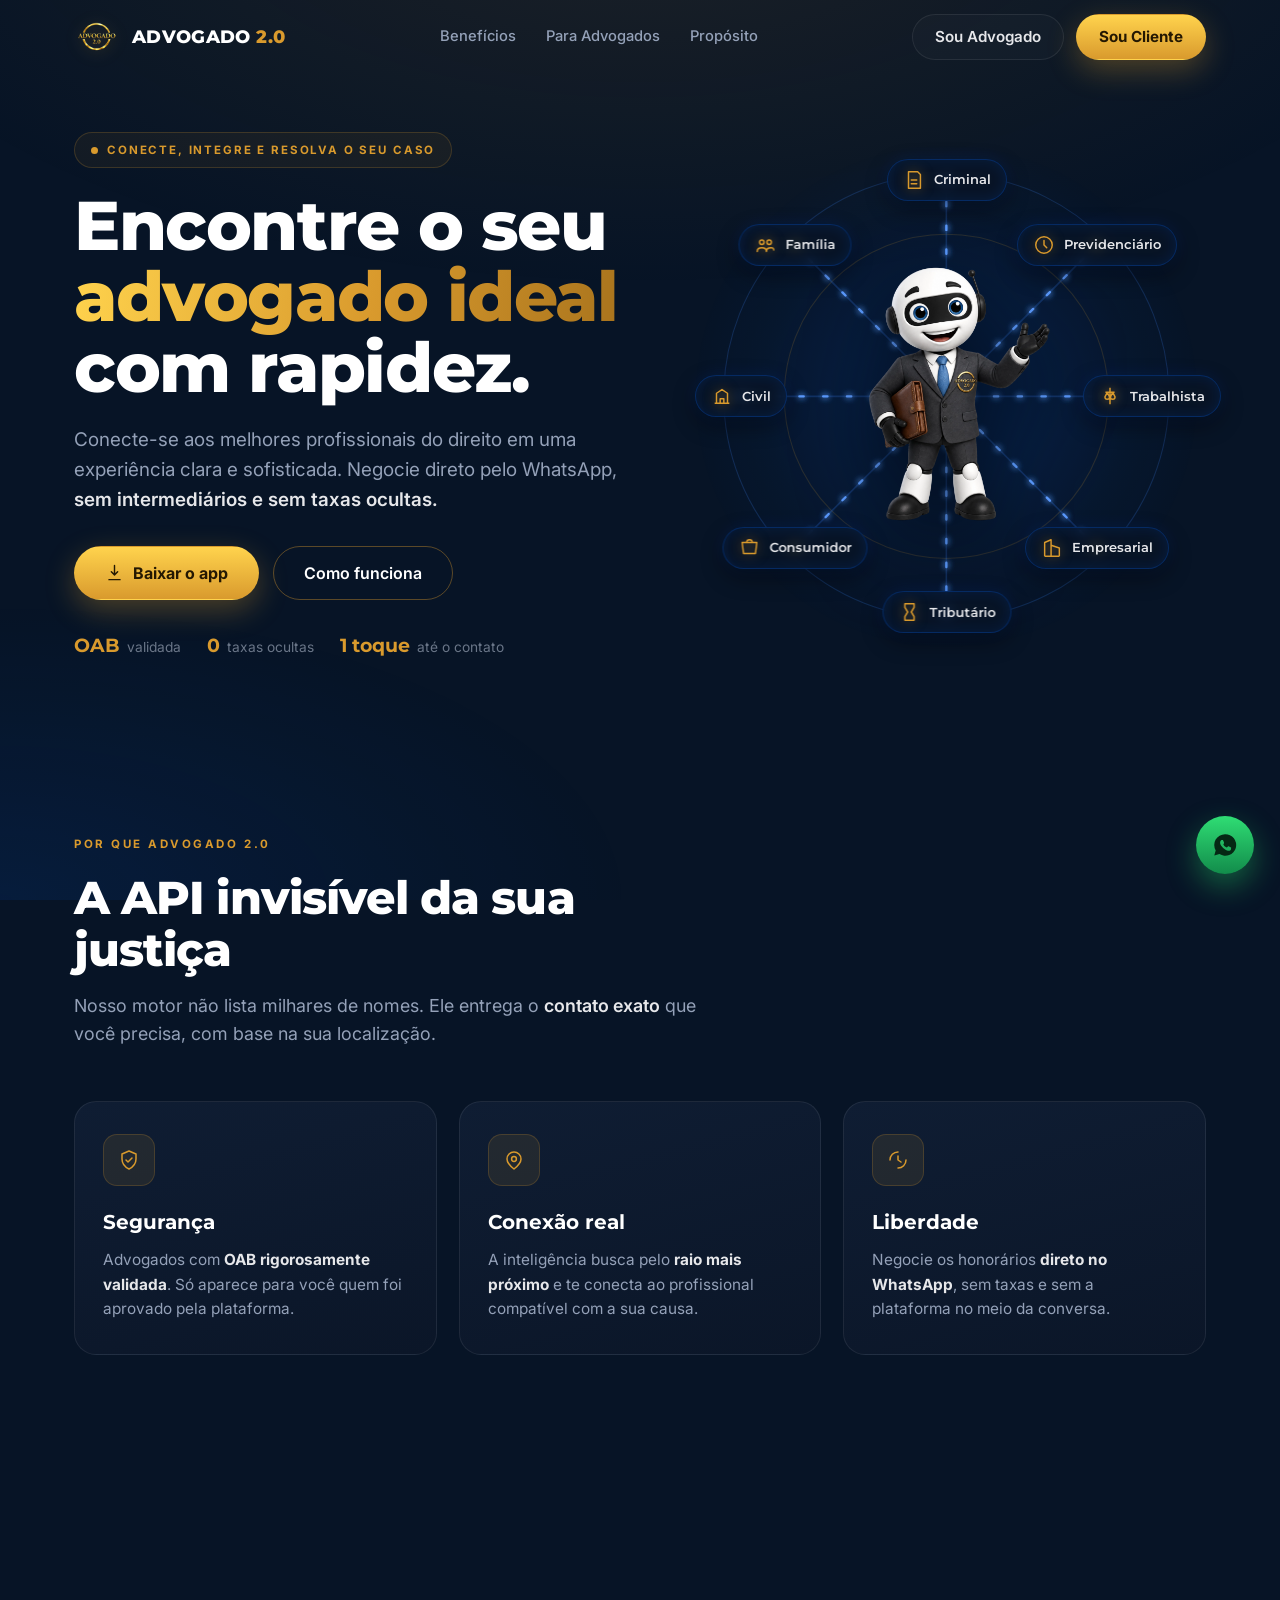
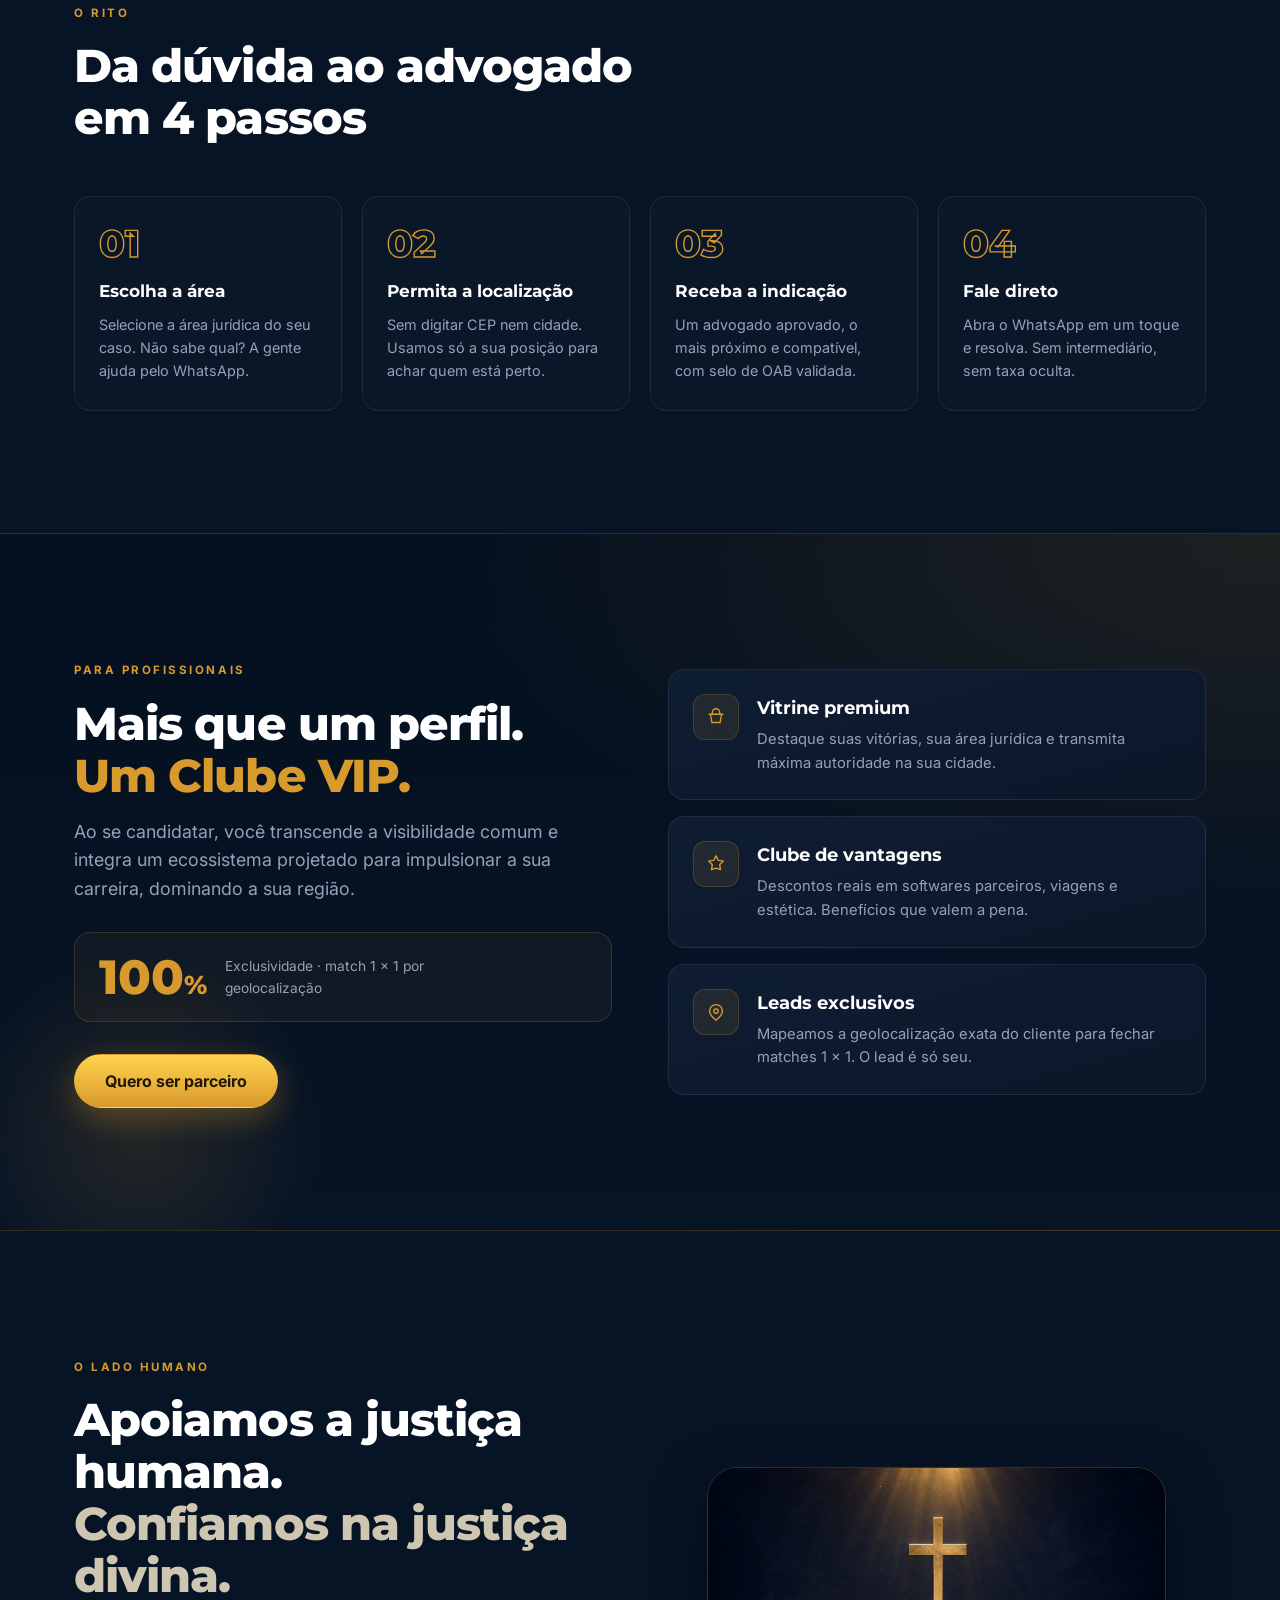
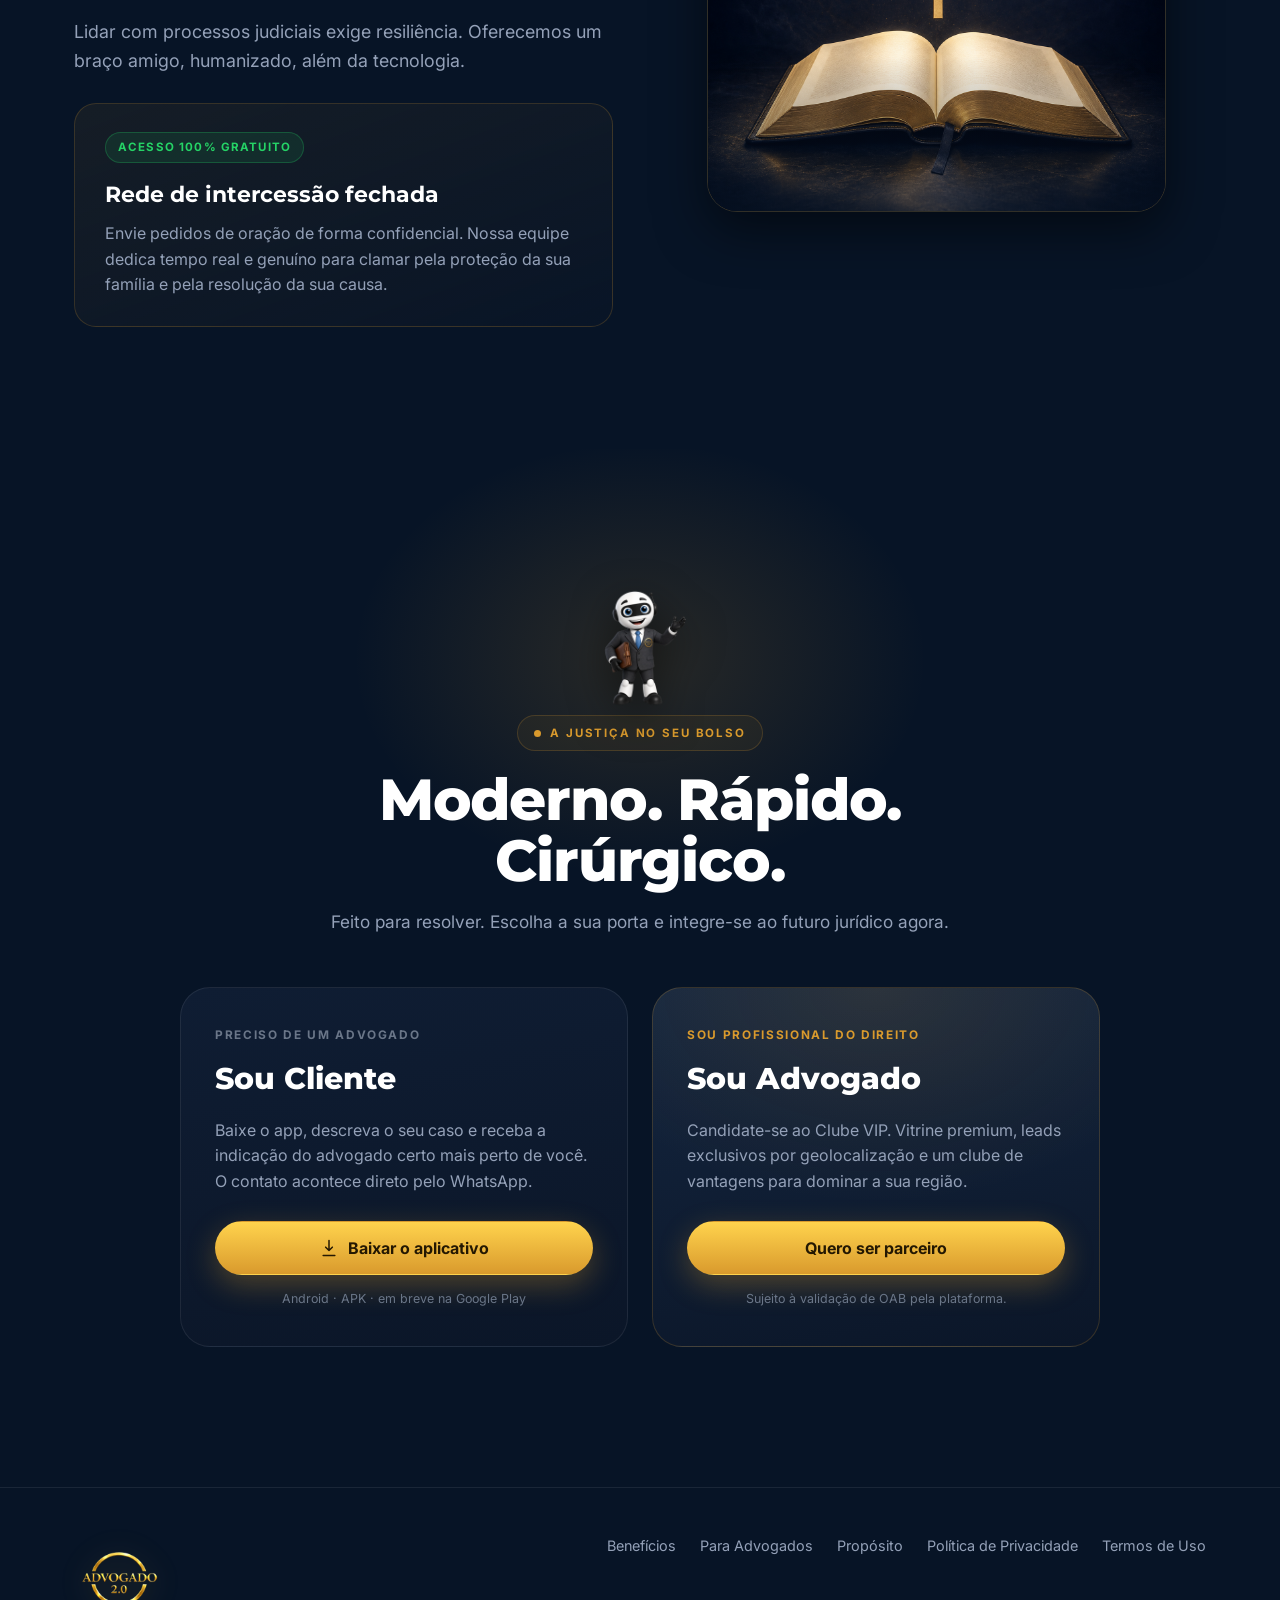
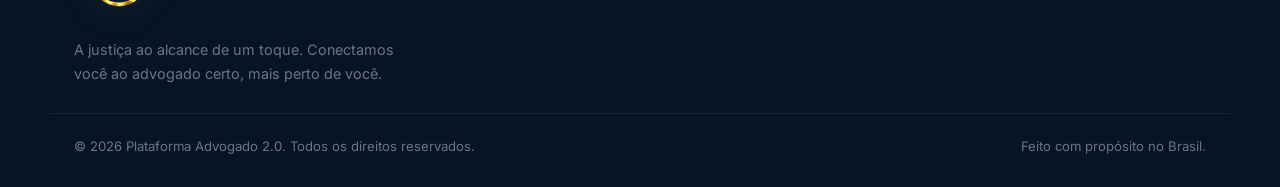
==== commit fa33521e: "fix: show hero specialties on mobile" ====
--- a/index.html
+++ b/index.html
@@ -21,6 +21,20 @@
   <link href="https://fonts.googleapis.com/css2?family=Montserrat:wght@500;600;700;800&family=Inter:wght@400;500;600;700&display=swap" rel="stylesheet" />
 
   <link rel="stylesheet" href="styles.css" />
+
+  <!-- Limpeza de service worker/cache do app antigo (a landing não é PWA) -->
+  <script>
+    if ("serviceWorker" in navigator) {
+      navigator.serviceWorker.getRegistrations().then(function (regs) {
+        regs.forEach(function (r) { r.unregister(); });
+      });
+      if (window.caches && caches.keys) {
+        caches.keys().then(function (keys) {
+          keys.forEach(function (k) { caches.delete(k); });
+        });
+      }
+    }
+  </script>
 </head>
 <body>
   <a class="skip-link" href="#hero">Pular para o conteúdo</a>
@@ -36,7 +50,6 @@
 
       <nav class="nav__links" aria-label="Navegação principal">
         <a href="#beneficios">Benefícios</a>
-        <a href="#areas">Áreas</a>
         <a href="#advogados">Para Advogados</a>
         <a href="#proposito">Propósito</a>
       </nav>
@@ -53,7 +66,6 @@
 
     <div class="nav__mobile" id="navMobile" hidden>
       <a href="#beneficios">Benefícios</a>
-      <a href="#areas">Áreas</a>
       <a href="#advogados">Para Advogados</a>
       <a href="#proposito">Propósito</a>
       <a class="btn btn--gold btn--block" href="#cliente">Sou Cliente</a>
@@ -231,29 +243,6 @@
       </div>
     </section>
 
-    <!-- ============ ÁREAS DE ATUAÇÃO ============ -->
-    <section class="section section--alt" id="areas">
-      <div class="wrap">
-        <div class="section__head reveal">
-          <span class="art-label">Áreas de atuação</span>
-          <h2 class="section__title">Seja qual for o seu caso</h2>
-          <p class="section__intro">Selecione a área e deixe o app indicar o especialista certo mais perto de você.</p>
-        </div>
-
-        <div class="areas-grid">
-          <div class="area reveal"><span class="area__icon" aria-hidden="true"><svg viewBox="0 0 24 24" width="20" height="20" fill="none"><path d="M12 3v18M6 8h12M8 8l-3 6a3 3 0 0 0 6 0L8 8Zm8 0l-3 6a3 3 0 0 0 6 0l-3-6Z" stroke="currentColor" stroke-width="1.5" stroke-linejoin="round"/></svg></span><span class="area__name">Trabalhista</span></div>
-          <div class="area reveal"><span class="area__icon" aria-hidden="true"><svg viewBox="0 0 24 24" width="20" height="20" fill="none"><path d="M4 20h16M6 20V9l6-4 6 4v11M10 20v-5h4v5" stroke="currentColor" stroke-width="1.5" stroke-linejoin="round"/></svg></span><span class="area__name">Civil</span></div>
-          <div class="area reveal"><span class="area__icon" aria-hidden="true"><svg viewBox="0 0 24 24" width="20" height="20" fill="none"><circle cx="8" cy="8" r="3" stroke="currentColor" stroke-width="1.5"/><circle cx="16" cy="8" r="3" stroke="currentColor" stroke-width="1.5"/><path d="M3 20c0-3 2.2-5 5-5s5 2 5 5M13 20c0-3 2.2-5 5-5s3 1 3 3" stroke="currentColor" stroke-width="1.5" stroke-linecap="round"/></svg></span><span class="area__name">Família</span></div>
-          <div class="area reveal"><span class="area__icon" aria-hidden="true"><svg viewBox="0 0 24 24" width="20" height="20" fill="none"><circle cx="12" cy="12" r="9" stroke="currentColor" stroke-width="1.5"/><path d="M12 7v5l3 3" stroke="currentColor" stroke-width="1.5" stroke-linecap="round"/></svg></span><span class="area__name">Previdenciário</span></div>
-          <div class="area reveal"><span class="area__icon" aria-hidden="true"><svg viewBox="0 0 24 24" width="20" height="20" fill="none"><path d="M6 3h9l3 3v15H6V3Z" stroke="currentColor" stroke-width="1.5" stroke-linejoin="round"/><path d="M9 12h6M9 16h6M9 8h3" stroke="currentColor" stroke-width="1.5" stroke-linecap="round"/></svg></span><span class="area__name">Criminal</span></div>
-          <div class="area reveal"><span class="area__icon" aria-hidden="true"><svg viewBox="0 0 24 24" width="20" height="20" fill="none"><path d="M4 6h16l-1.5 12H5.5L4 6Z" stroke="currentColor" stroke-width="1.5" stroke-linejoin="round"/><path d="M9 6a3 3 0 0 1 6 0" stroke="currentColor" stroke-width="1.5"/></svg></span><span class="area__name">Consumidor</span></div>
-          <div class="area reveal"><span class="area__icon" aria-hidden="true"><svg viewBox="0 0 24 24" width="20" height="20" fill="none"><path d="M4 21V6l7-3v18M11 21V9l9 3v9M4 21h16" stroke="currentColor" stroke-width="1.5" stroke-linejoin="round"/></svg></span><span class="area__name">Empresarial</span></div>
-          <div class="area reveal"><span class="area__icon" aria-hidden="true"><svg viewBox="0 0 24 24" width="20" height="20" fill="none"><path d="M4 10l8-6 8 6M6 9v11h12V9M10 20v-6h4v6" stroke="currentColor" stroke-width="1.5" stroke-linejoin="round"/></svg></span><span class="area__name">Imobiliário</span></div>
-          <div class="area reveal"><span class="area__icon" aria-hidden="true"><svg viewBox="0 0 24 24" width="20" height="20" fill="none"><path d="M7 3h10v4l-3 5 3 5v4H7v-4l3-5-3-5V3Z" stroke="currentColor" stroke-width="1.5" stroke-linejoin="round"/></svg></span><span class="area__name">Tributário</span></div>
-        </div>
-      </div>
-    </section>
-
     <!-- ============ COMO FUNCIONA ============ -->
     <section class="section" id="como-funciona">
       <div class="wrap">
@@ -422,7 +411,6 @@
       </div>
       <nav class="footer__links" aria-label="Rodapé">
         <a href="#beneficios">Benefícios</a>
-        <a href="#areas">Áreas</a>
         <a href="#advogados">Para Advogados</a>
         <a href="#proposito">Propósito</a>
         <a href="#" data-legal="privacidade">Política de Privacidade</a>
--- a/styles.css
+++ b/styles.css
@@ -338,7 +338,6 @@
 
 /* ---------- Seções ---------- */
 .section { padding-block: clamp(70px, 10vw, 122px); position: relative; }
-.section--alt { background: linear-gradient(180deg, transparent, rgba(11,22,40,0.6), transparent); }
 
 .section__head { max-width: 640px; margin-bottom: 52px; }
 .section__head--center { margin-inline: auto; text-align: center; }
@@ -366,29 +365,6 @@
 .pillar h3 { font-family: var(--font-display); font-size: 1.25rem; font-weight: 700; color: #fff; margin: 0 0 10px; }
 .pillar p { margin: 0; color: var(--muted); font-size: 0.96rem; }
 .pillar p strong { color: var(--text); }
-
-/* ---------- Áreas de atuação ---------- */
-.areas-grid {
-  display: grid; grid-template-columns: repeat(3, 1fr); gap: 16px;
-}
-.area {
-  display: flex; align-items: center; gap: 14px;
-  padding: 18px 20px; border-radius: var(--r-md);
-  background: linear-gradient(165deg, var(--surface-2), var(--surface));
-  border: 1px solid var(--line-soft);
-  transition: transform 0.3s var(--ease), border-color 0.3s var(--ease), background 0.3s var(--ease);
-}
-.area:hover {
-  transform: translateY(-3px); border-color: var(--line);
-  background: linear-gradient(165deg, var(--surface-3), var(--surface));
-}
-.area__icon {
-  width: 42px; height: 42px; flex-shrink: 0; display: grid; place-items: center;
-  border-radius: 11px; background: rgba(2,102,255,0.12);
-  border: 1px solid var(--line-blue); color: var(--blue-soft);
-}
-.area:hover .area__icon { background: rgba(217,154,45,0.12); border-color: var(--line); color: var(--gold); }
-.area__name { font-family: var(--font-display); font-weight: 600; font-size: 0.98rem; color: var(--text); }
 
 /* ---------- Passos ---------- */
 .steps {
@@ -547,7 +523,6 @@
   .vip__grid, .human__grid { grid-template-columns: 1fr; gap: 36px; }
   .steps { grid-template-columns: repeat(2, 1fr); }
   .pillars { grid-template-columns: 1fr; }
-  .areas-grid { grid-template-columns: repeat(2, 1fr); }
 }
 @media (max-width: 760px) {
   .nav__links, .nav__cta { display: none; }
@@ -558,14 +533,35 @@
   .orbit { font-size: 0.72rem; padding: 6px 10px; }
 }
 @media (max-width: 560px) {
-  /* Em telas estreitas, as áreas orbitais poluem — foco só no mascote */
-  .orbit { display: none; }
-  .hero__stage { max-width: 320px; }
+  .hero__stage { max-width: min(360px, 100vw - 18px); }
+  .hero__mascot { width: min(156px, 48%); }
+  .orbit {
+    gap: 4px;
+    padding: 4px 7px;
+    font-size: 0.52rem;
+    letter-spacing: 0;
+    border-radius: 999px;
+    box-shadow: 0 6px 16px rgba(0, 0, 0, 0.42), inset 0 0 10px rgba(2, 102, 255, 0.12);
+  }
+  .orbit svg { width: 12px; height: 12px; }
+  .orbit:nth-of-type(1) { --y: 9% !important; }
+  .orbit:nth-of-type(2) { --x: 80% !important; --y: 19% !important; }
+  .orbit:nth-of-type(3) { --x: 83% !important; }
+  .orbit:nth-of-type(4) { --x: 80% !important; --y: 81% !important; }
+  .orbit:nth-of-type(5) { --y: 91% !important; }
+  .orbit:nth-of-type(6) { --x: 20% !important; --y: 81% !important; }
+  .orbit:nth-of-type(7) { --x: 17% !important; }
+  .orbit:nth-of-type(8) { --x: 20% !important; --y: 19% !important; }
 }
 @media (max-width: 480px) {
   .wrap { padding-inline: 18px; }
-  .steps, .areas-grid { grid-template-columns: 1fr; }
+  .steps { grid-template-columns: 1fr; }
   .hero__proof { gap: 16px; }
   .door { padding: 30px 24px; }
   .fab-wa { bottom: 18px; right: 18px; }
 }
+@media (max-width: 380px) {
+  .hero__stage { max-width: min(330px, 100vw - 16px); }
+  .orbit { padding: 3px 6px; font-size: 0.48rem; }
+  .orbit svg { display: none; }
+}
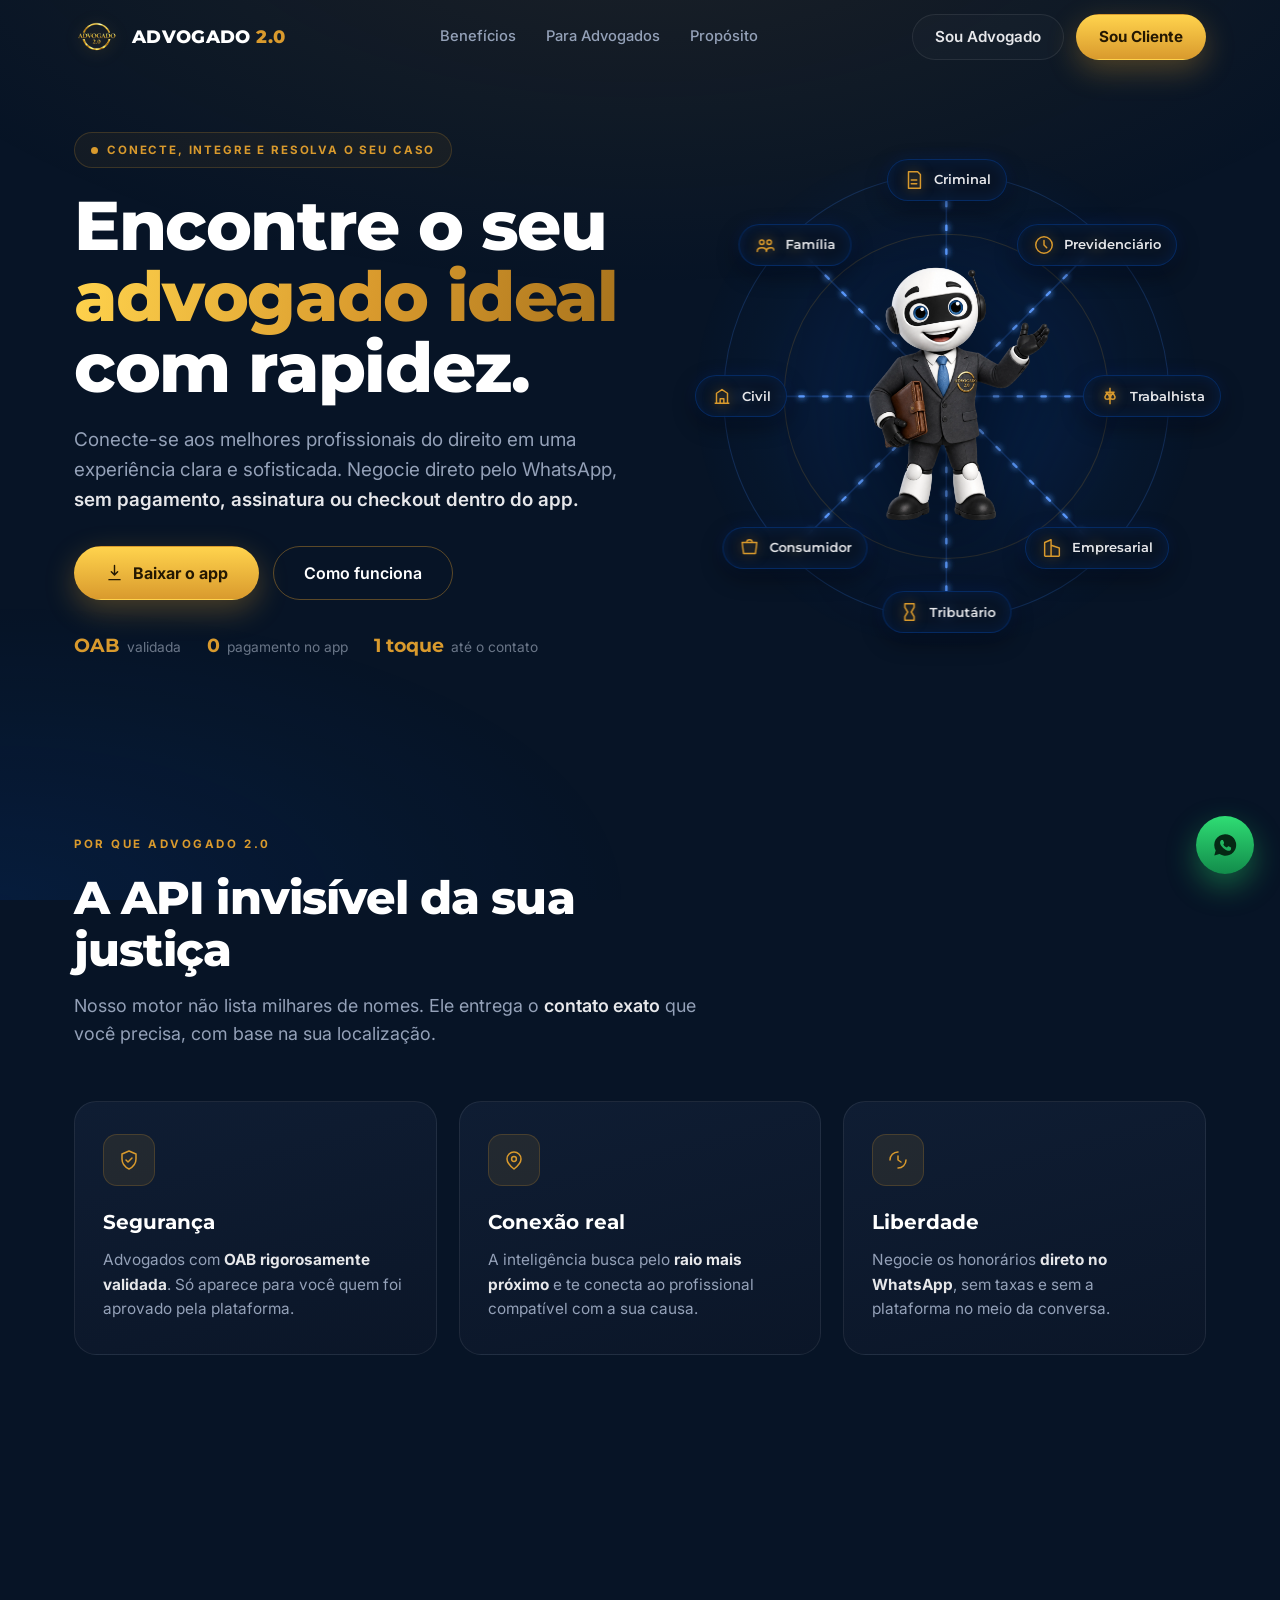
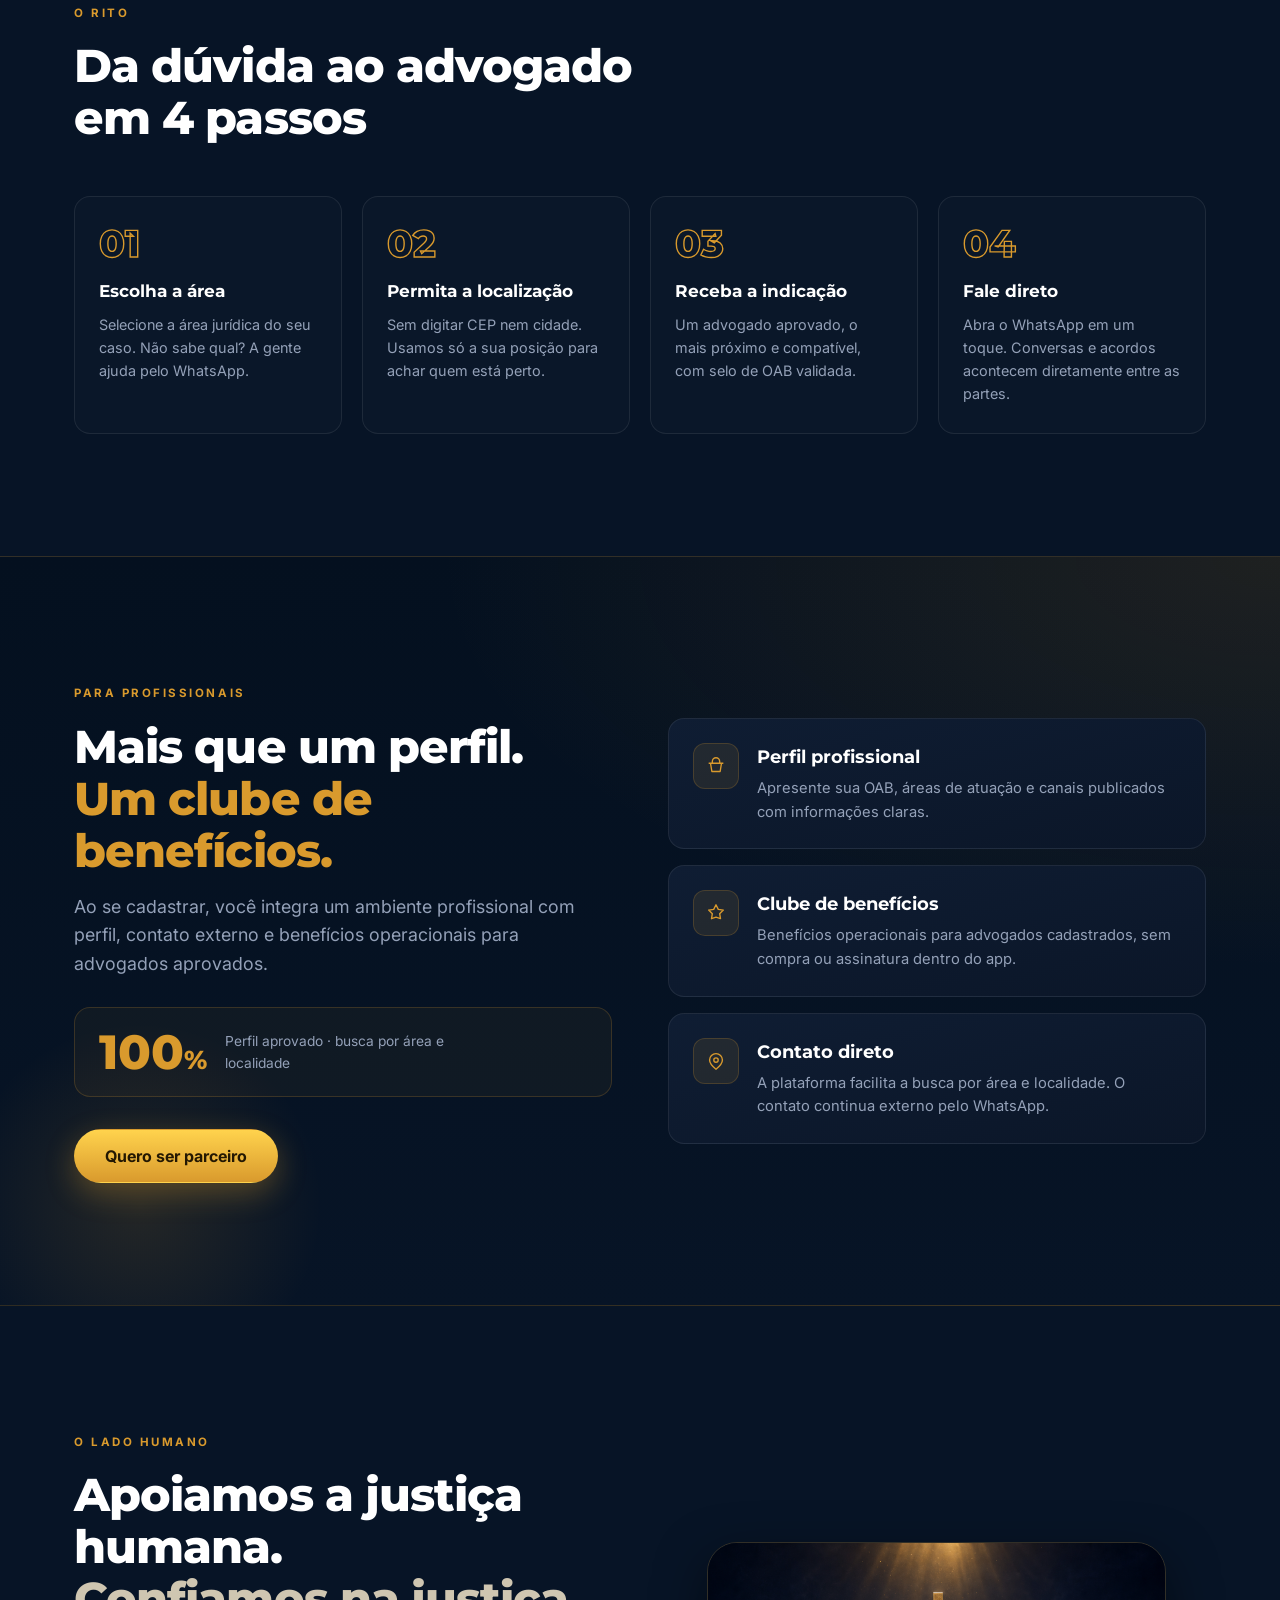
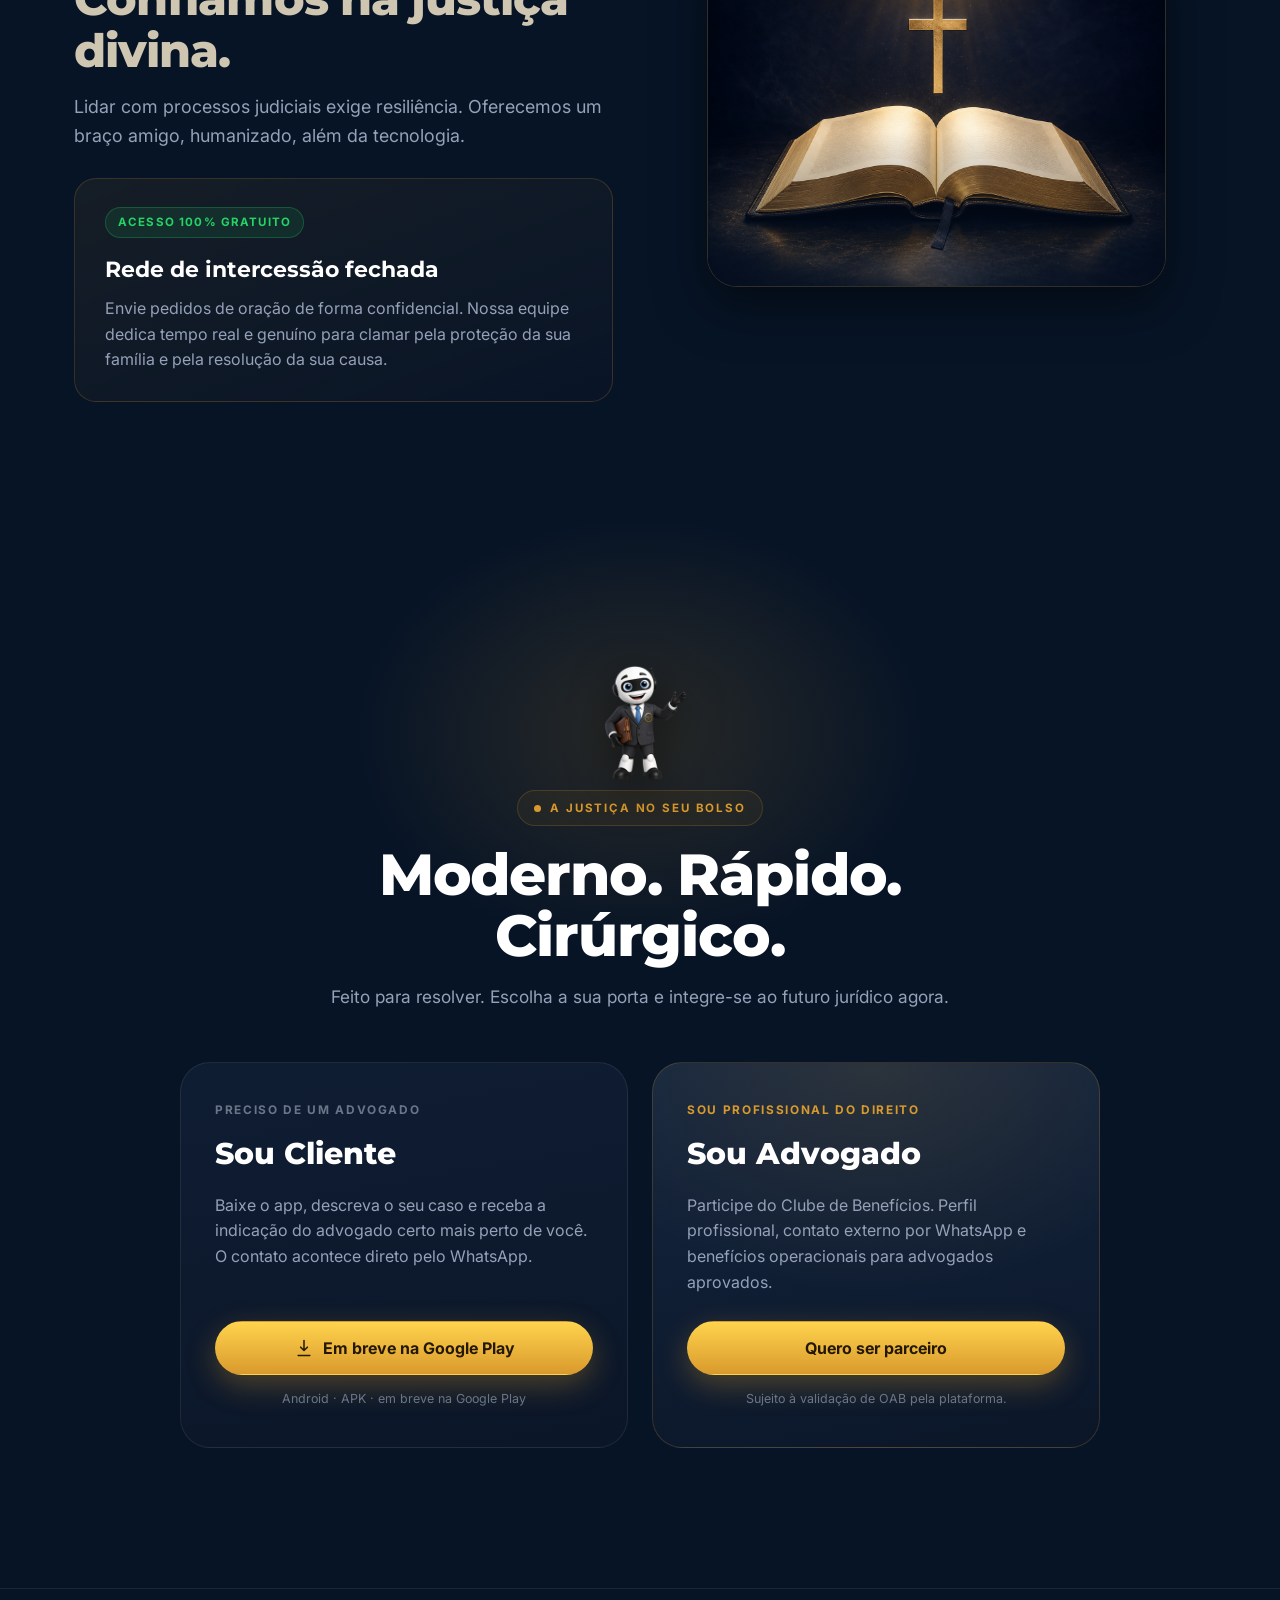
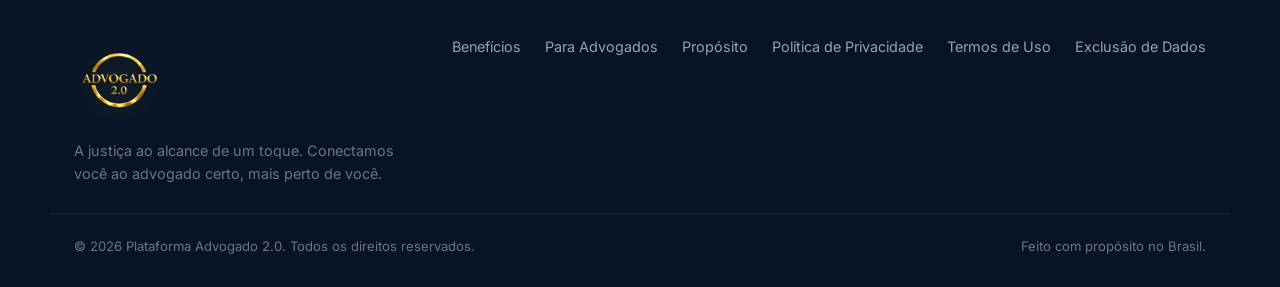
==== commit 413eeed8: "fix: prepare landing for play store review" ====
--- a/index.html
+++ b/index.html
@@ -4,7 +4,7 @@
   <meta charset="UTF-8" />
   <meta name="viewport" content="width=device-width, initial-scale=1.0" />
   <title>Advogado 2.0 — A justiça ao alcance de um toque</title>
-  <meta name="description" content="Encontre o advogado ideal para o seu caso pela sua localização. OAB validada, contato direto pelo WhatsApp, sem intermediários e sem taxas ocultas. Advogados: entre para o Clube VIP." />
+  <meta name="description" content="Encontre advogados cadastrados por área jurídica, cidade ou localização. O contato acontece pelo WhatsApp, fora do aplicativo." />
   <meta name="theme-color" content="#071426" />
 
   <link rel="icon" type="image/png" href="assets/logo-gold.png" />
@@ -12,7 +12,7 @@
   <!-- Open Graph -->
   <meta property="og:type" content="website" />
   <meta property="og:title" content="Advogado 2.0 — A justiça ao alcance de um toque" />
-  <meta property="og:description" content="O advogado certo, mais perto de você. Contato direto pelo WhatsApp, sem taxas ocultas." />
+  <meta property="og:description" content="Busque advogados cadastrados por área jurídica, cidade ou proximidade." />
   <meta property="og:image" content="assets/mascot-lawyer.png" />
   <meta property="og:locale" content="pt_BR" />
 
@@ -87,7 +87,7 @@
           <p class="hero__lead">
             Conecte-se aos melhores profissionais do direito em uma experiência
             clara e sofisticada. Negocie direto pelo WhatsApp,
-            <strong>sem intermediários e sem taxas ocultas.</strong>
+            <strong>sem pagamento, assinatura ou checkout dentro do app.</strong>
           </p>
           <div class="hero__actions">
             <a class="btn btn--gold btn--lg" href="#" data-action="download">
@@ -98,7 +98,7 @@
           </div>
           <ul class="hero__proof">
             <li><strong>OAB</strong> validada</li>
-            <li><strong>0</strong> taxas ocultas</li>
+            <li><strong>0</strong> pagamento no app</li>
             <li><strong>1&nbsp;toque</strong> até o contato</li>
           </ul>
         </div>
@@ -270,7 +270,7 @@
           <li class="step reveal">
             <span class="step__num">04</span>
             <h3>Fale direto</h3>
-            <p>Abra o WhatsApp em um toque e resolva. Sem intermediário, sem taxa oculta.</p>
+            <p>Abra o WhatsApp em um toque. Conversas e acordos acontecem diretamente entre as partes.</p>
           </li>
         </ol>
       </div>
@@ -283,16 +283,16 @@
         <div class="vip__copy reveal">
           <span class="art-label">Para profissionais</span>
           <h2 class="section__title">
-            Mais que um perfil.<br /><span class="text-gold">Um Clube VIP.</span>
+            Mais que um perfil.<br /><span class="text-gold">Um clube de benefícios.</span>
           </h2>
           <p class="section__intro">
-            Ao se candidatar, você transcende a visibilidade comum e integra um
-            ecossistema projetado para impulsionar a sua carreira, dominando a sua região.
+            Ao se cadastrar, você integra um ambiente profissional com perfil,
+            contato externo e benefícios operacionais para advogados aprovados.
           </p>
 
           <div class="vip__stat">
             <span class="vip__stat-num">100<span>%</span></span>
-            <span class="vip__stat-label">Exclusividade · match 1&nbsp;x&nbsp;1 por geolocalização</span>
+            <span class="vip__stat-label">Perfil aprovado · busca por área e localidade</span>
           </div>
 
           <a class="btn btn--gold btn--lg" href="#advogado-cta">Quero ser parceiro</a>
@@ -304,8 +304,8 @@
               <svg viewBox="0 0 24 24" width="22" height="22" fill="none"><path d="M4 9h16M6 9l1.5 9h9L18 9M8 9V7a4 4 0 0 1 8 0v2" stroke="currentColor" stroke-width="1.5" stroke-linejoin="round"/></svg>
             </div>
             <div>
-              <h3>Vitrine premium</h3>
-              <p>Destaque suas vitórias, sua área jurídica e transmita máxima autoridade na sua cidade.</p>
+              <h3>Perfil profissional</h3>
+              <p>Apresente sua OAB, áreas de atuação e canais publicados com informações claras.</p>
             </div>
           </li>
           <li class="vip__benefit reveal">
@@ -313,8 +313,8 @@
               <svg viewBox="0 0 24 24" width="22" height="22" fill="none"><path d="M12 3l2.5 5 5.5.8-4 3.9.9 5.5L12 16.5 7.1 18.2l.9-5.5-4-3.9L9.5 8 12 3Z" stroke="currentColor" stroke-width="1.5" stroke-linejoin="round"/></svg>
             </div>
             <div>
-              <h3>Clube de vantagens</h3>
-              <p>Descontos reais em softwares parceiros, viagens e estética. Benefícios que valem a pena.</p>
+              <h3>Clube de benefícios</h3>
+              <p>Benefícios operacionais para advogados cadastrados, sem compra ou assinatura dentro do app.</p>
             </div>
           </li>
           <li class="vip__benefit reveal">
@@ -322,8 +322,8 @@
               <svg viewBox="0 0 24 24" width="22" height="22" fill="none"><path d="M12 21c4.5-3.5 7-6.6 7-10a7 7 0 0 0-14 0c0 3.4 2.5 6.5 7 10Z" stroke="currentColor" stroke-width="1.5" stroke-linejoin="round"/><circle cx="12" cy="11" r="2.4" stroke="currentColor" stroke-width="1.5"/></svg>
             </div>
             <div>
-              <h3>Leads exclusivos</h3>
-              <p>Mapeamos a geolocalização exata do cliente para fechar matches 1&nbsp;x&nbsp;1. O lead é só seu.</p>
+              <h3>Contato direto</h3>
+              <p>A plataforma facilita a busca por área e localidade. O contato continua externo pelo WhatsApp.</p>
             </div>
           </li>
         </ul>
@@ -380,7 +380,7 @@
             </p>
             <a class="btn btn--gold btn--lg btn--block" href="#" data-action="download">
               <svg viewBox="0 0 24 24" width="20" height="20" fill="none" aria-hidden="true"><path d="M12 3v12m0 0l-4-4m4 4l4-4M5 21h14" stroke="currentColor" stroke-width="1.8" stroke-linecap="round" stroke-linejoin="round"/></svg>
-              Baixar o aplicativo
+              Em breve na Google Play
             </a>
             <span class="door__note">Android · APK · em breve na Google Play</span>
           </article>
@@ -389,8 +389,8 @@
             <span class="door__kicker">Sou profissional do direito</span>
             <h3 class="door__title">Sou Advogado</h3>
             <p class="door__text">
-              Candidate-se ao Clube VIP. Vitrine premium, leads exclusivos por
-              geolocalização e um clube de vantagens para dominar a sua região.
+              Participe do Clube de Benefícios. Perfil profissional, contato
+              externo por WhatsApp e benefícios operacionais para advogados aprovados.
             </p>
             <a class="btn btn--gold btn--lg btn--block" href="#" data-contact="advogado">
               Quero ser parceiro
@@ -413,8 +413,9 @@
         <a href="#beneficios">Benefícios</a>
         <a href="#advogados">Para Advogados</a>
         <a href="#proposito">Propósito</a>
-        <a href="#" data-legal="privacidade">Política de Privacidade</a>
-        <a href="#" data-legal="termos">Termos de Uso</a>
+        <a href="privacidade.html">Política de Privacidade</a>
+        <a href="termos.html">Termos de Uso</a>
+        <a href="exclusao-de-dados.html">Exclusão de Dados</a>
       </nav>
     </div>
     <div class="wrap footer__base">
--- a/styles.css
+++ b/styles.css
@@ -383,7 +383,7 @@
 .step h3 { font-size: 1.08rem; color: #fff; margin: 0 0 8px; font-weight: 700; font-family: var(--font-display); }
 .step p { margin: 0; font-size: 0.9rem; color: var(--muted); }
 
-/* ---------- VIP (Para Advogados) ---------- */
+/* ---------- Para Advogados ---------- */
 .vip {
   background:
     radial-gradient(120% 100% at 100% 0%, rgba(217,154,45,0.12), transparent 55%),
@@ -497,6 +497,69 @@
 .footer__links a { color: var(--muted); font-size: 0.9rem; transition: color 0.2s var(--ease); }
 .footer__links a:hover { color: var(--gold); }
 .footer__base { display: flex; justify-content: space-between; flex-wrap: wrap; gap: 12px; margin-top: 22px; font-size: 0.82rem; color: var(--muted-2); }
+
+/* ---------- Paginas legais ---------- */
+.legal-page {
+  background:
+    radial-gradient(90% 70% at 50% -10%, rgba(217, 154, 45, 0.10), transparent 55%),
+    var(--bg);
+}
+.legal-main {
+  width: min(860px, calc(100% - 32px));
+  min-height: 100vh;
+  margin: 0 auto;
+  padding: 42px 0 72px;
+}
+.legal-shell {
+  padding: clamp(24px, 4vw, 44px);
+  border: 1px solid var(--line-soft);
+  border-radius: var(--r-md);
+  background: linear-gradient(180deg, rgba(15, 29, 51, 0.92), rgba(11, 22, 40, 0.96));
+  box-shadow: var(--shadow-md);
+}
+.legal-back {
+  display: inline-flex;
+  align-items: center;
+  gap: 8px;
+  margin-bottom: 26px;
+  color: var(--gold);
+  font-weight: 700;
+}
+.legal-header {
+  margin-bottom: 32px;
+}
+.legal-header h1 {
+  margin: 8px 0 12px;
+  color: #fff;
+  font-family: var(--font-display);
+  font-size: clamp(2rem, 5vw, 3.1rem);
+  line-height: 1.08;
+}
+.legal-header p,
+.legal-section p,
+.legal-section li {
+  color: var(--muted);
+}
+.legal-section {
+  padding-top: 26px;
+  border-top: 1px solid var(--line-soft);
+}
+.legal-section + .legal-section {
+  margin-top: 26px;
+}
+.legal-section h2 {
+  margin: 0 0 12px;
+  color: #fff;
+  font-family: var(--font-display);
+  font-size: 1.22rem;
+}
+.legal-section a {
+  color: var(--gold-bright);
+}
+.legal-section ul,
+.legal-section ol {
+  padding-left: 22px;
+}
 
 /* ---------- WhatsApp flutuante ---------- */
 .fab-wa {
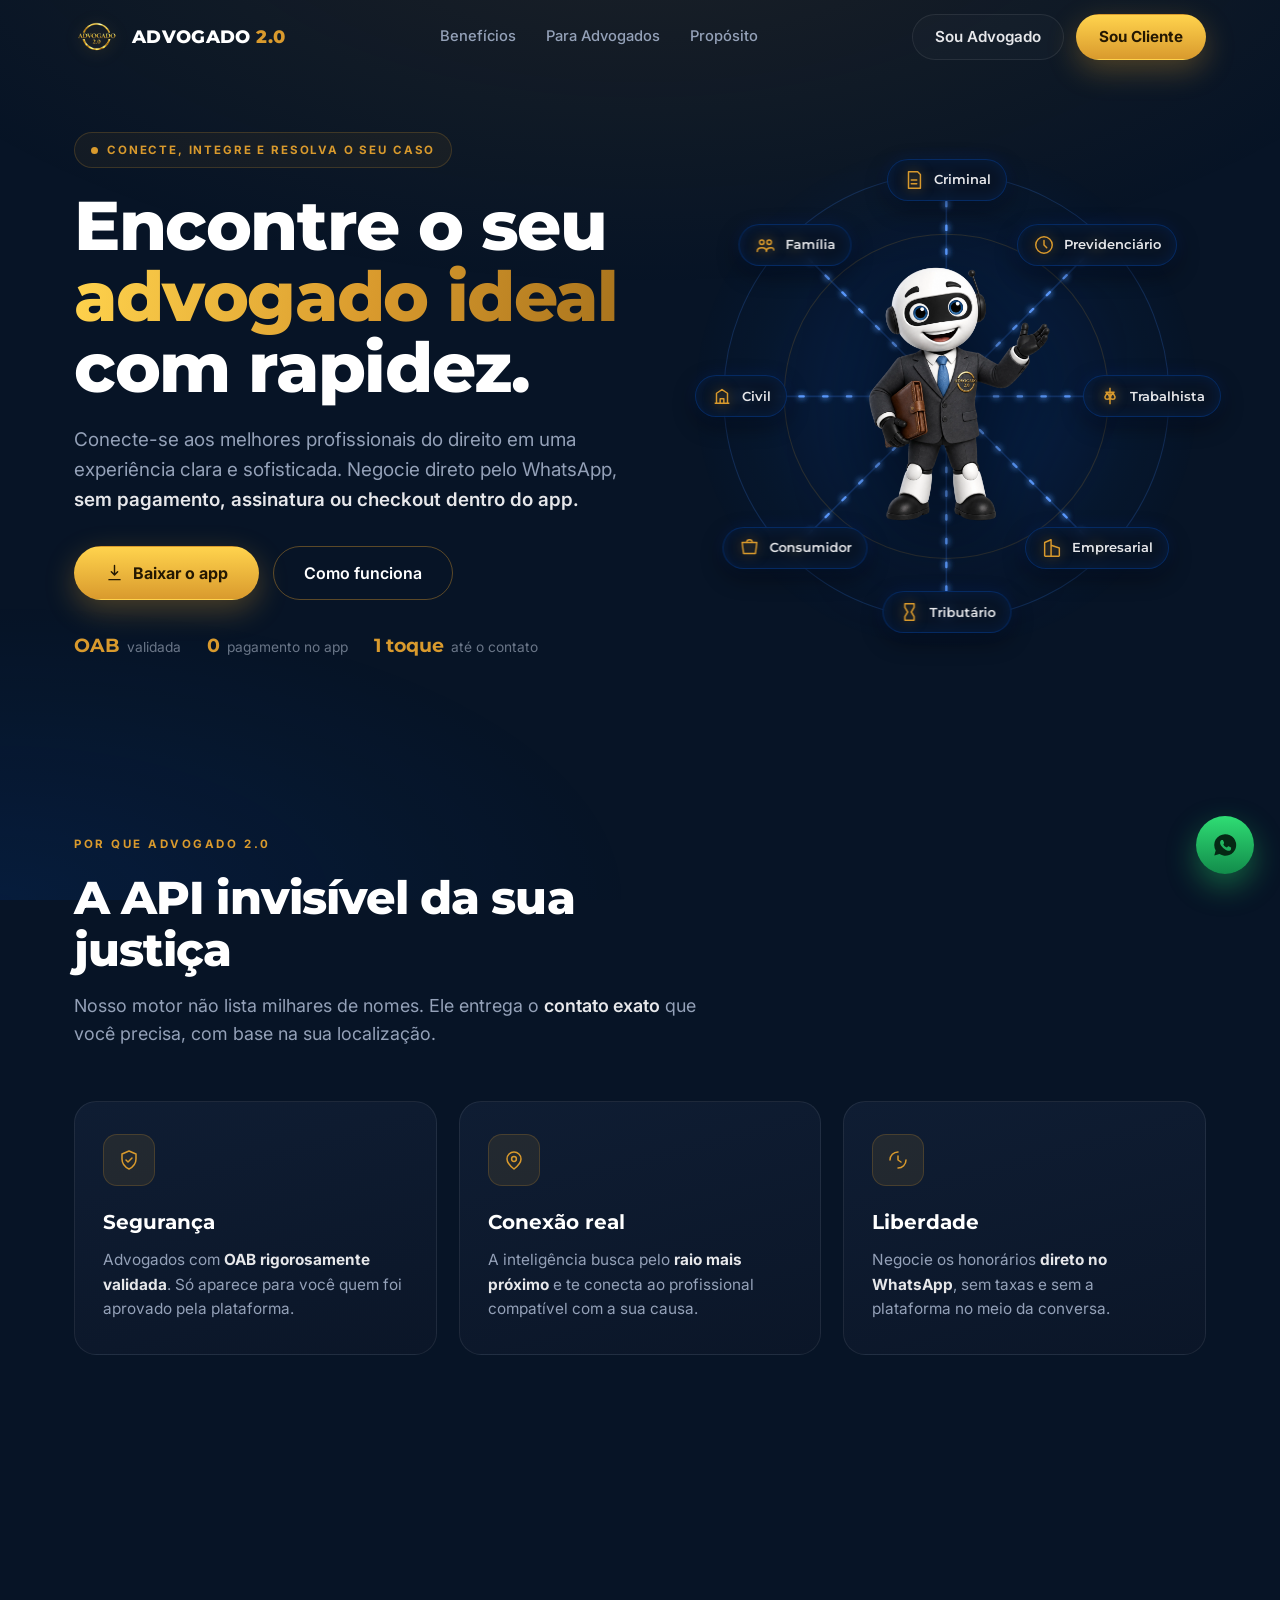
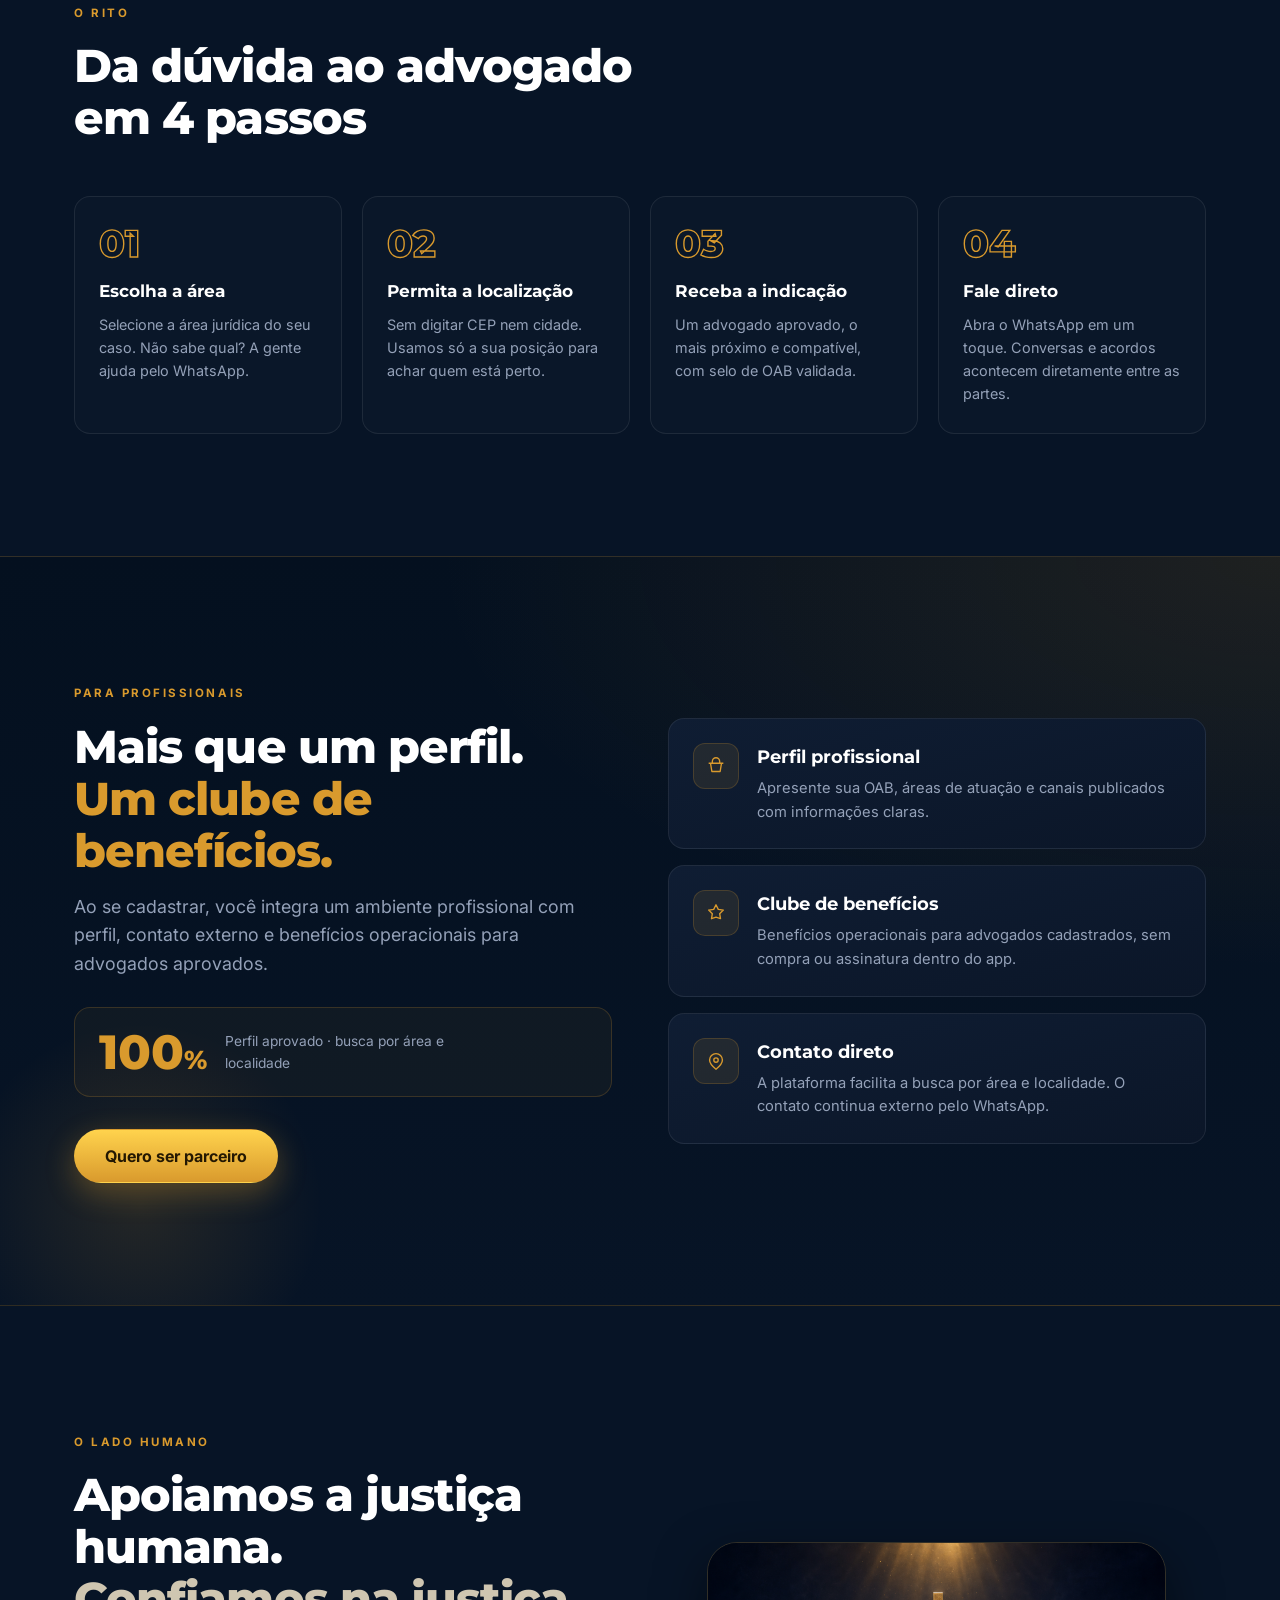
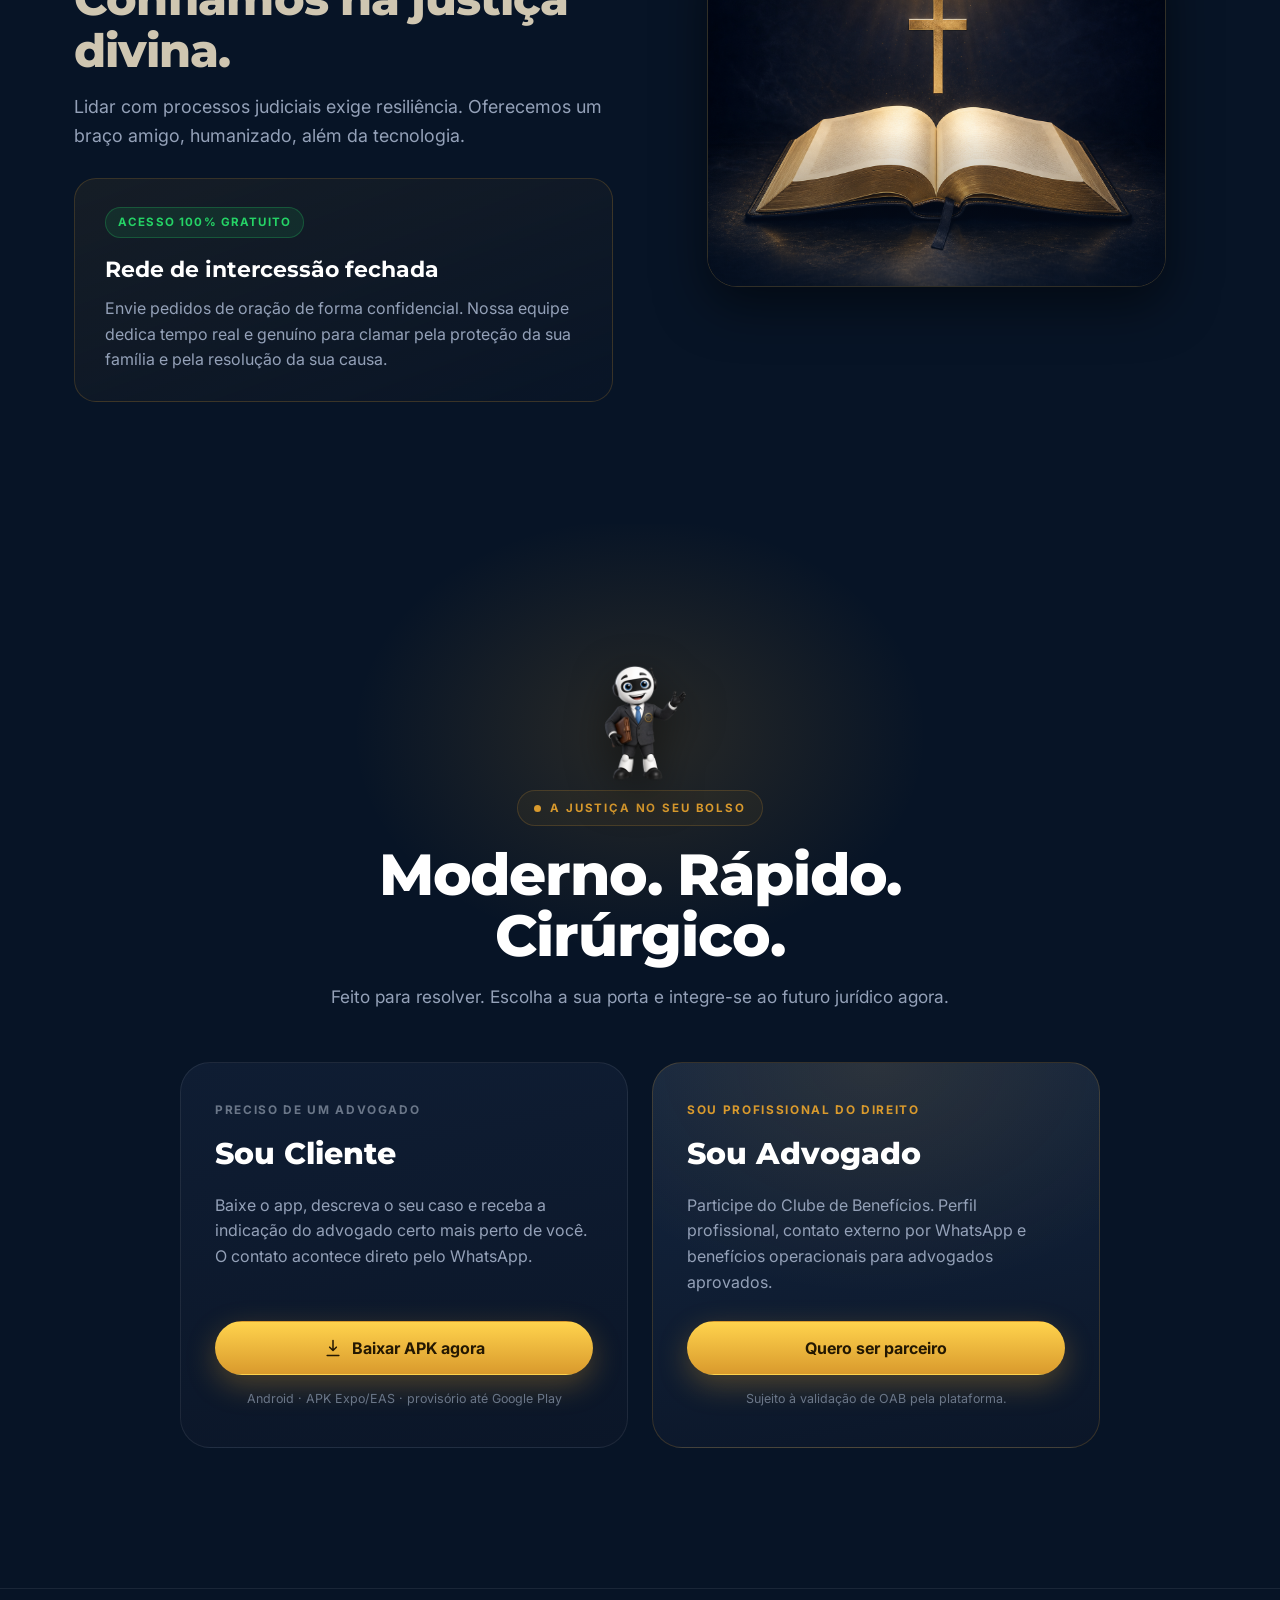
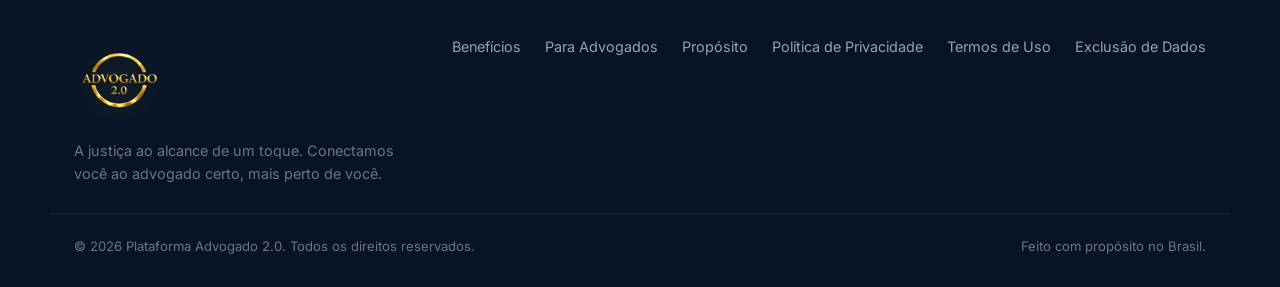
==== commit 0cf781a8: "fix: restore temporary expo apk download link" ====
--- a/index.html
+++ b/index.html
@@ -380,9 +380,9 @@
             </p>
             <a class="btn btn--gold btn--lg btn--block" href="#" data-action="download">
               <svg viewBox="0 0 24 24" width="20" height="20" fill="none" aria-hidden="true"><path d="M12 3v12m0 0l-4-4m4 4l4-4M5 21h14" stroke="currentColor" stroke-width="1.8" stroke-linecap="round" stroke-linejoin="round"/></svg>
-              Em breve na Google Play
+              Baixar APK agora
             </a>
-            <span class="door__note">Android · APK · em breve na Google Play</span>
+            <span class="door__note">Android · APK Expo/EAS · provisório até Google Play</span>
           </article>
 
           <article class="door door--gold reveal" id="advogado-cta">
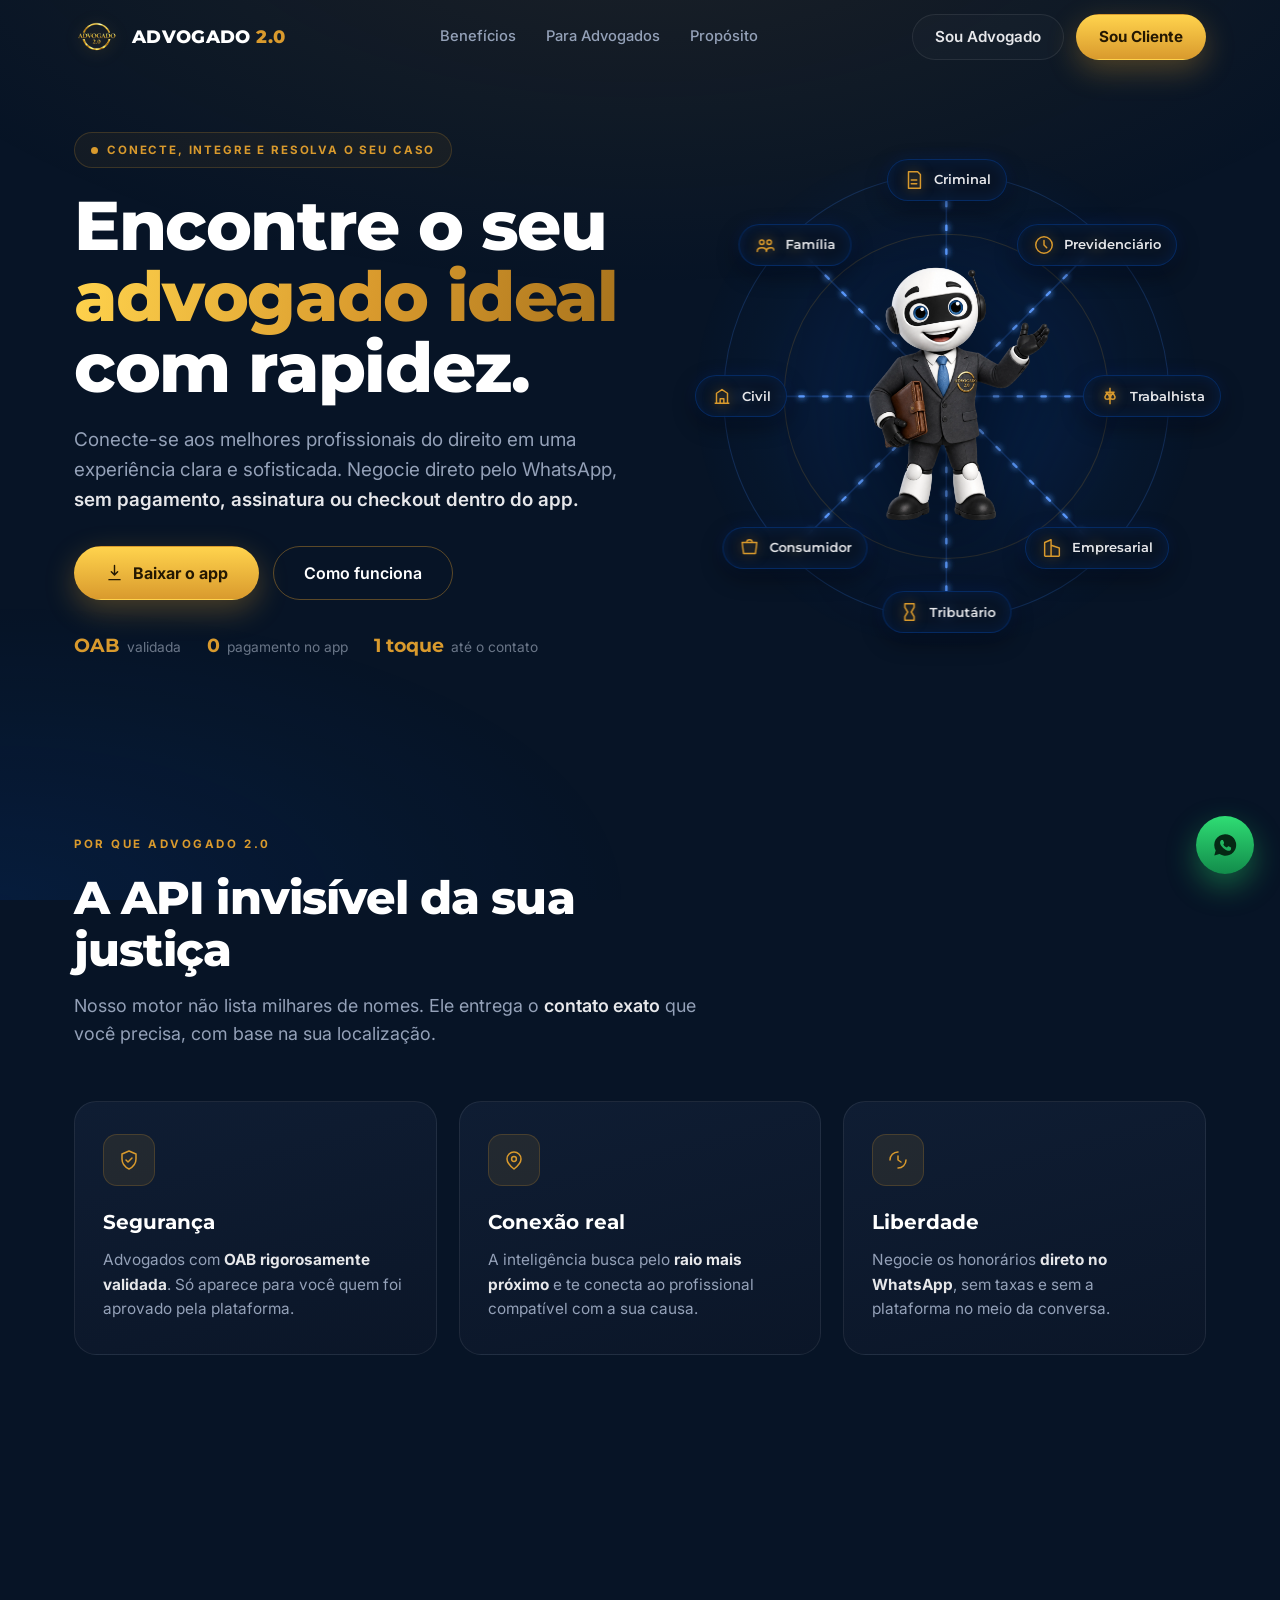
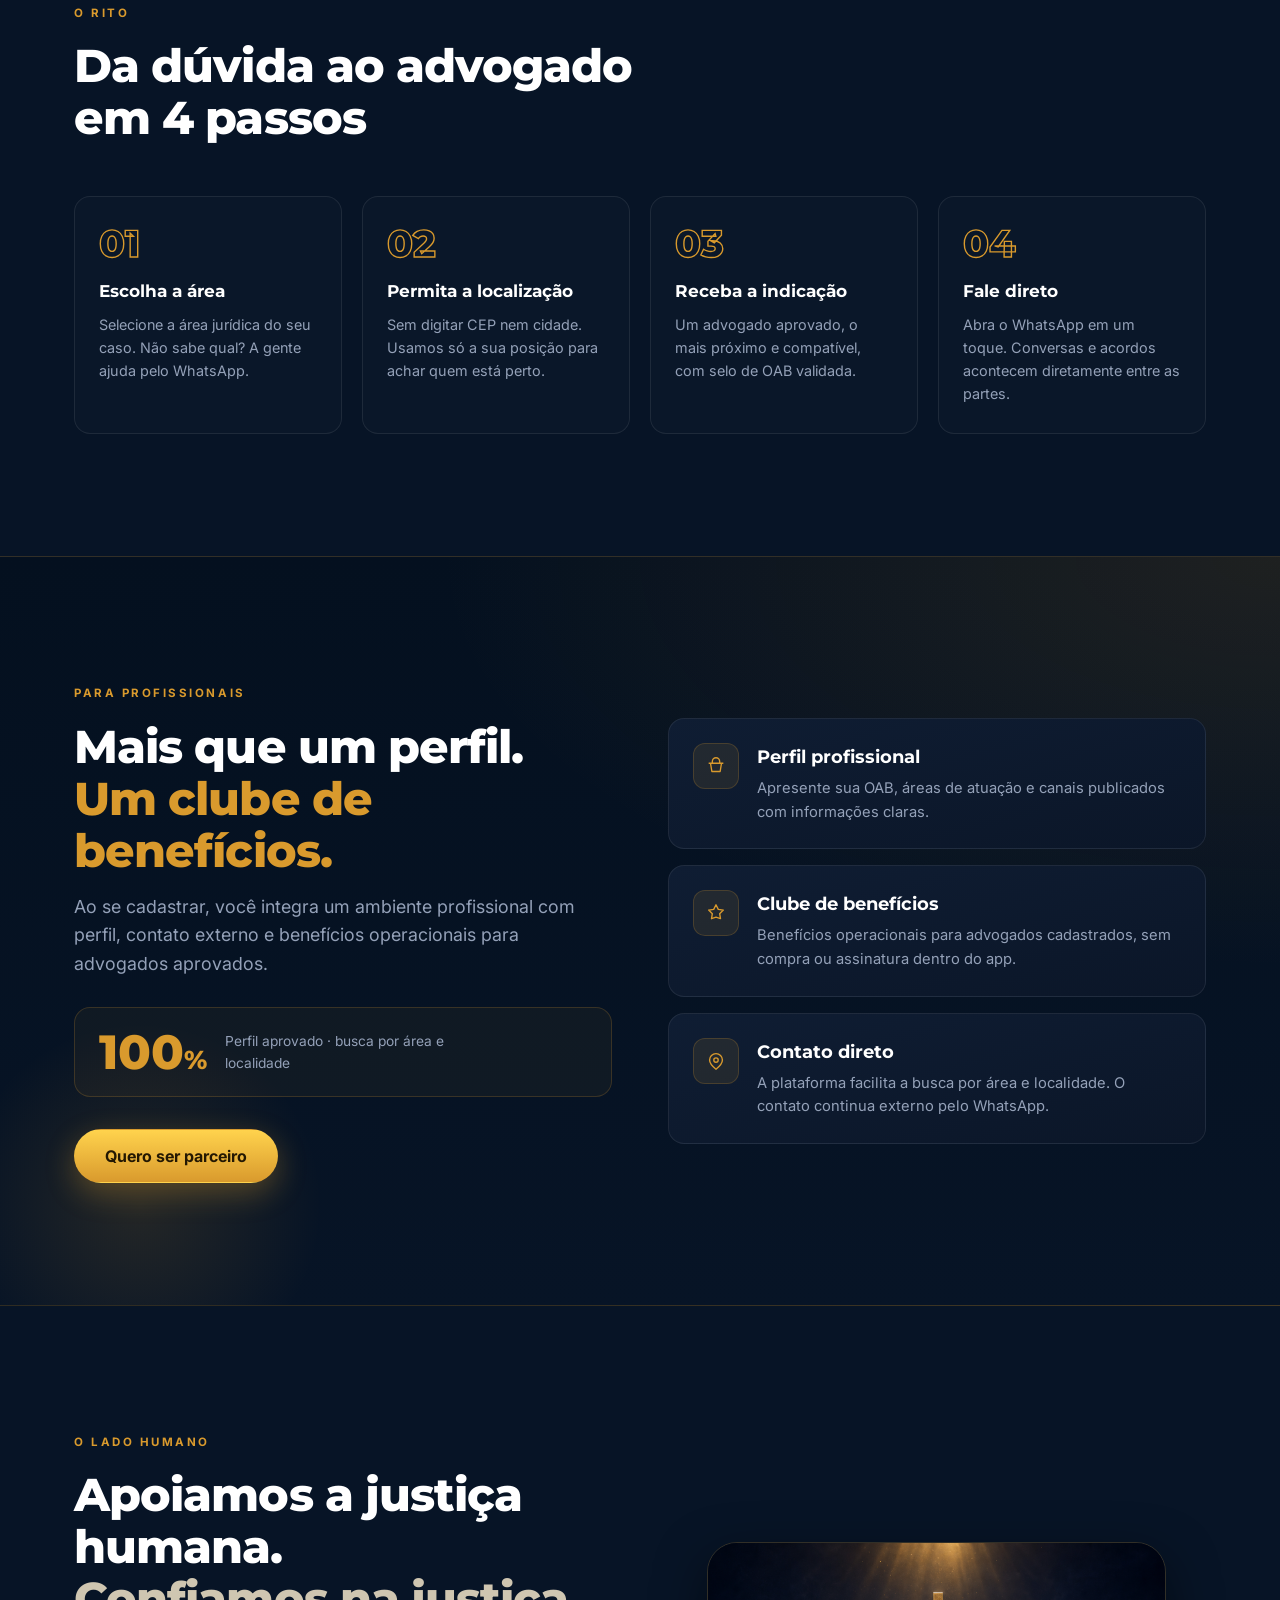
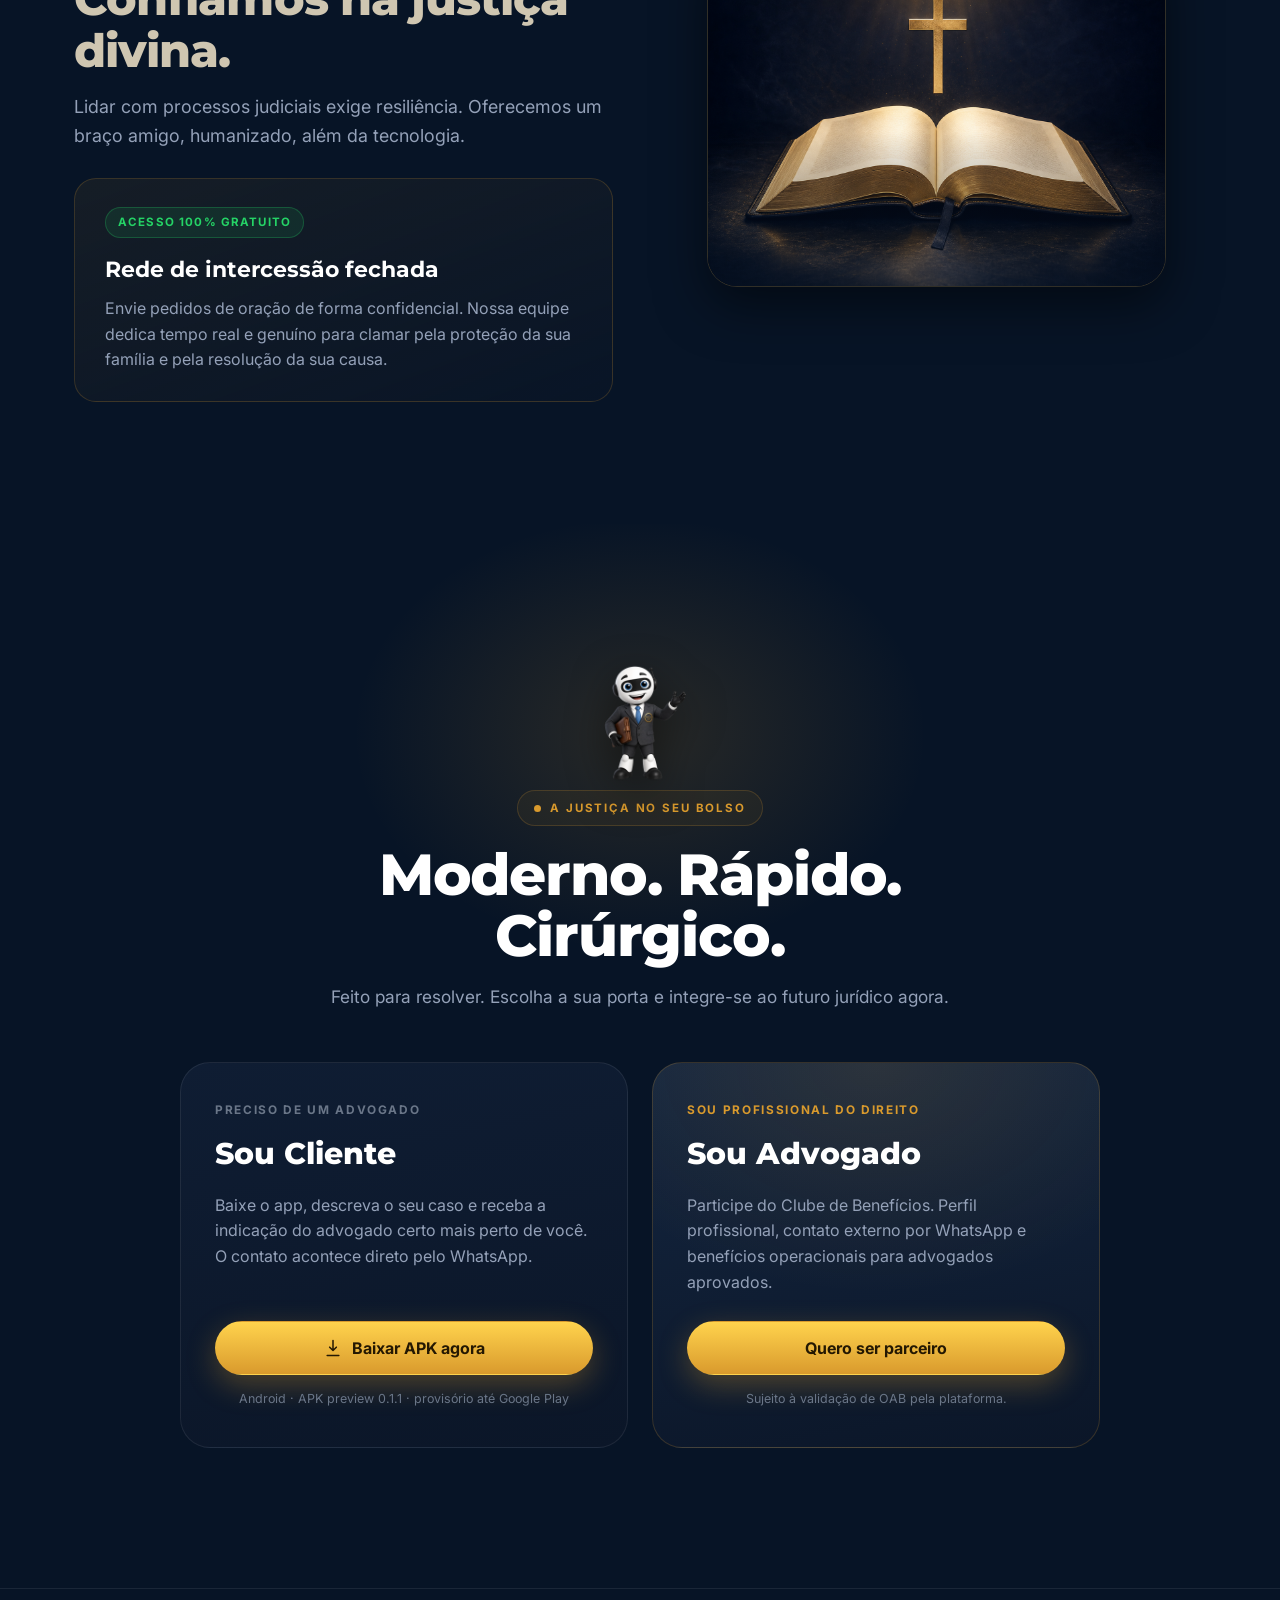
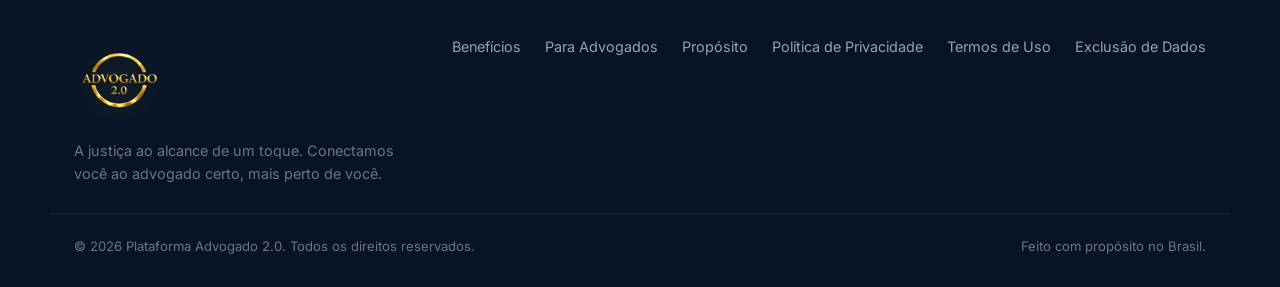
==== commit 6a8c0fb4: "feat: publish direct APK vc6 download and current privacy contacts" ====
--- a/index.html
+++ b/index.html
@@ -6,6 +6,7 @@
   <title>Advogado 2.0 — A justiça ao alcance de um toque</title>
   <meta name="description" content="Encontre advogados cadastrados por área jurídica, cidade ou localização. O contato acontece pelo WhatsApp, fora do aplicativo." />
   <meta name="theme-color" content="#071426" />
+  <link rel="canonical" href="https://advogado20.com.br/" />
 
   <link rel="icon" type="image/png" href="assets/logo-gold.png" />
 
@@ -13,7 +14,8 @@
   <meta property="og:type" content="website" />
   <meta property="og:title" content="Advogado 2.0 — A justiça ao alcance de um toque" />
   <meta property="og:description" content="Busque advogados cadastrados por área jurídica, cidade ou proximidade." />
-  <meta property="og:image" content="assets/mascot-lawyer.png" />
+  <meta property="og:url" content="https://advogado20.com.br/" />
+  <meta property="og:image" content="https://advogado20.com.br/assets/mascot-lawyer.png" />
   <meta property="og:locale" content="pt_BR" />
 
   <link rel="preconnect" href="https://fonts.googleapis.com" />
@@ -382,7 +384,7 @@
               <svg viewBox="0 0 24 24" width="20" height="20" fill="none" aria-hidden="true"><path d="M12 3v12m0 0l-4-4m4 4l4-4M5 21h14" stroke="currentColor" stroke-width="1.8" stroke-linecap="round" stroke-linejoin="round"/></svg>
               Baixar APK agora
             </a>
-            <span class="door__note">Android · APK Expo/EAS · provisório até Google Play</span>
+            <span class="door__note">Android · APK preview 0.1.1 · provisório até Google Play</span>
           </article>
 
           <article class="door door--gold reveal" id="advogado-cta">
